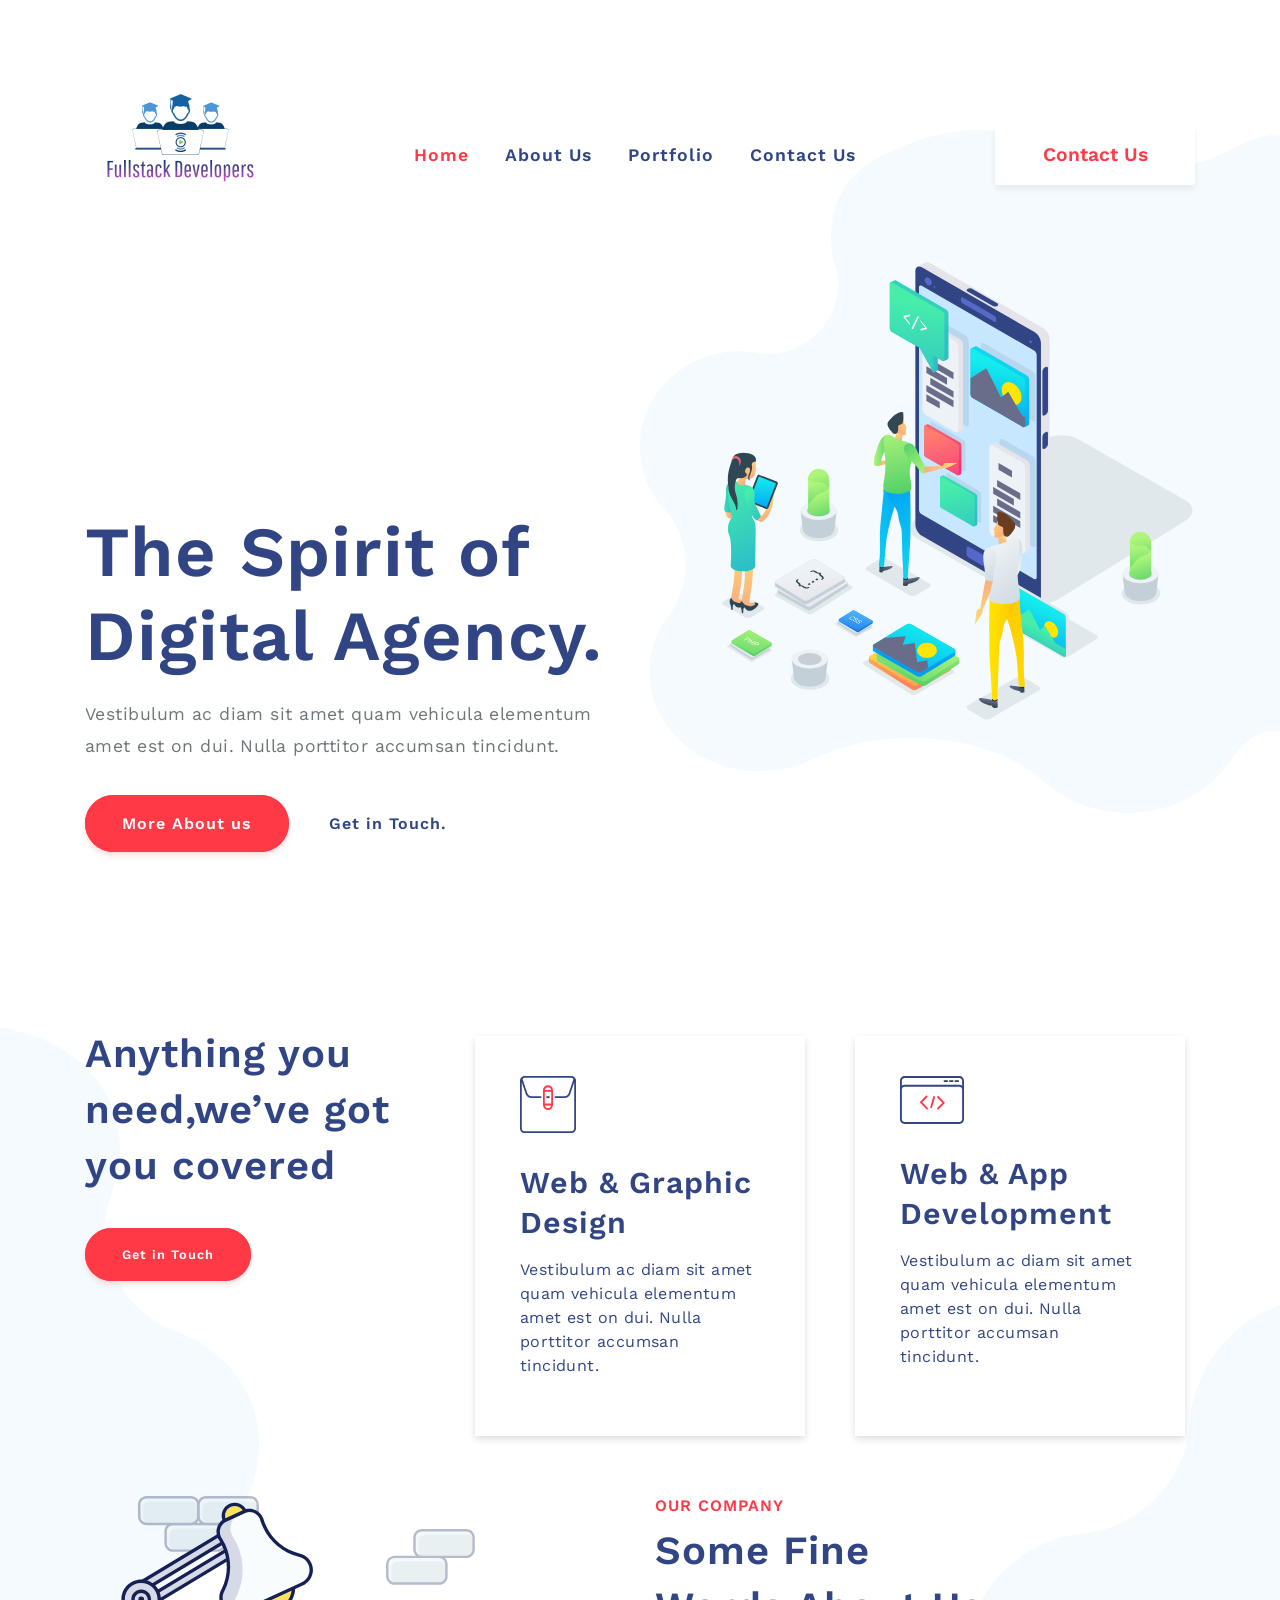
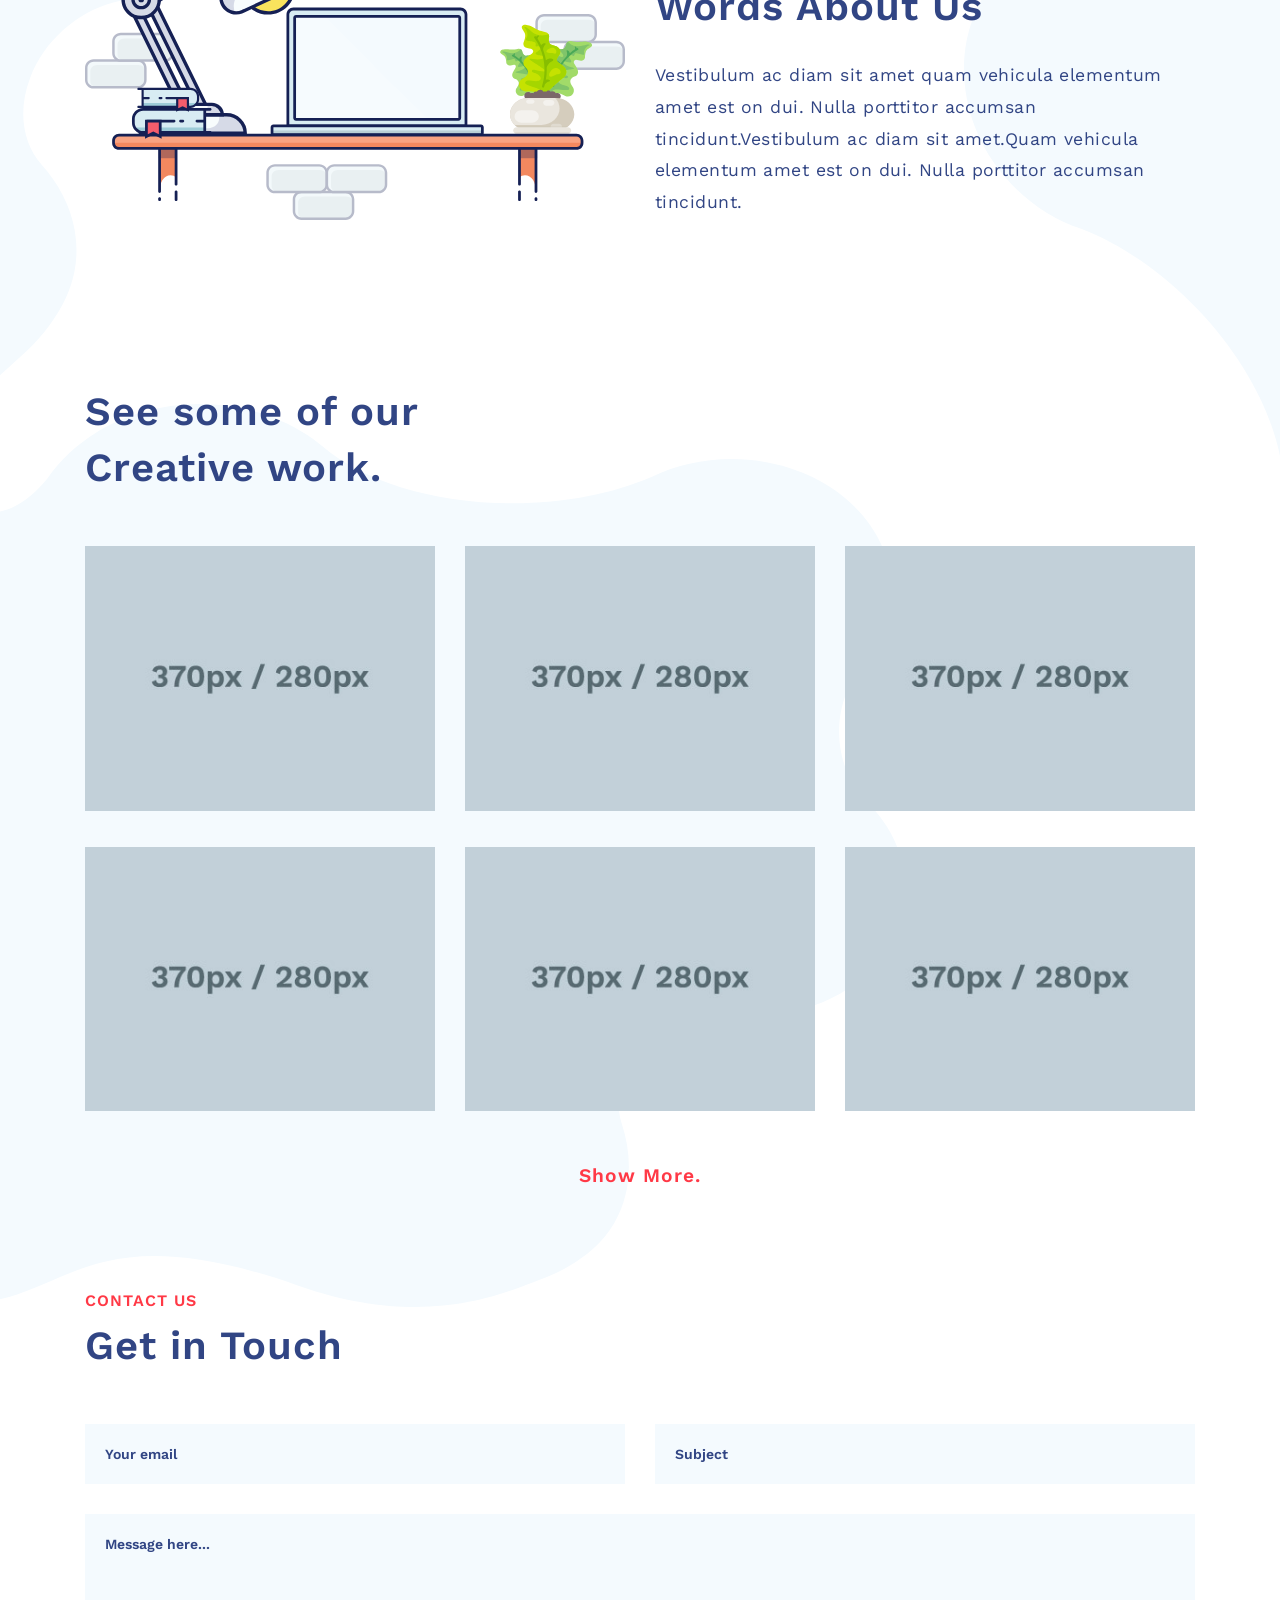
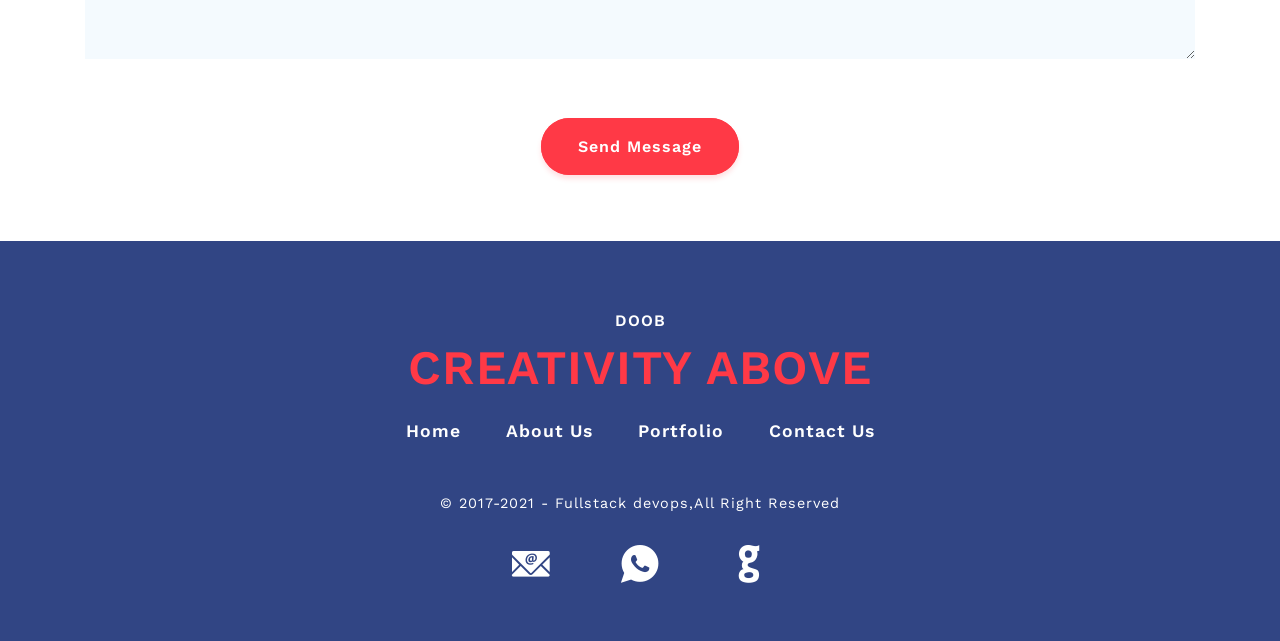
==== index.html @ 38a22464 "Portfolio" ====
<!DOCTYPE html>
<html lang="en">
<head>
    <!-- Metas -->
    <meta http-equiv="content-type" content="text/html; charset=utf-8" />
    <meta name="viewport" content="width=device-width, initial-scale=1.0">
    <meta name="author" content="LionCoders" />
    <!-- Links -->
    <link rel="icon" type="image/png" href="images/favicon.png" />
    <link href="https://fonts.googleapis.com/css?family=Work+Sans:400,600&display=swap" rel="stylesheet">
    <link rel="stylesheet" href="icofont.min.css">
    <link href="css/bootstrap.min.css" rel="stylesheet" />
    <link href="css/slick.css" rel="stylesheet" />
    
    <link href="css/main.css" rel="stylesheet" />
    <!-- Document Title -->
    <title>Full Stack Developers</title>
</head>
<body>
  <!-- HEADER SECTION -->  
  <header id="home">
    <div class="container">
      <nav class="navbar navbar-expand-lg navbar-light ">
        <!-- Change Logo Img Here -->
        <a class="navbar-brand" href="#"><img src="images/logo.png" alt=""></a>
        <button class="navbar-toggler" type="button" data-toggle="collapse" data-target="#navbarSupportedContent" aria-controls="navbarSupportedContent" aria-expanded="false" aria-label="Toggle navigation">
          <div class="interactive-menu-button">
            <a href="#">
              <span>Menu</span>
            </a>
          </div>
        </button>
        <div class="collapse navbar-collapse" id="navbarSupportedContent">
          <ul class="navbar-nav mr-auto">
            <li class="nav-item active">
              <!-- Nav Link -->
              <a class="nav-link" data-scroll href="#home">Home<span class="sr-only">(current)</span></a>
            </li>
            <li class="nav-item">
              <!-- Nav Link -->
              <a class="nav-link" data-scroll href="#about-us">About Us</a>
            </li>
            <li class="nav-item">
              <!-- Nav Link -->
              <a class="nav-link" data-scroll href="#portfolio">Portfolio</a>
            </li>
            <!-- <li class="nav-item">
              <a class="nav-link" data-scroll href="#blog">Blog.</a>
            </li> -->
            <li class="nav-item">
              <!-- Nav Link -->
              <a class="nav-link" data-scroll href="#contact-us">Contact Us</a>
            </li>
            <!-- <li class="nav-item dropdown">
              <a class="nav-link dropdown-toggle" href="#" id="navbarDropdown" role="button" data-toggle="dropdown" aria-haspopup="true" aria-expanded="false">EN</a>
              <div class="dropdown-menu" aria-labelledby="navbarDropdown">
                <a class="dropdown-item" href="#">DE </a>
                <a class="dropdown-item" href="#">ES </a>
              </div>
            </li> -->
          </ul>
          <form data-scroll href="#contact-us"  class="contact-btn form-inline my-2 my-lg-0">
            <!-- Contacgt Us Button -->
            <button>Contact Us</button>
          </form>
        </div>
      </nav>
    </div>
    <!-- HERO SECTION -->    
    <div class="container-fluid hero">
      <img src="images/hero.svg" alt="">
      <div class="container">
        <!-- Hero Title -->
        <h1>The Spirit of<br>Digital Agency.</h1>
        <!-- Hero Title Info -->
        <p>Vestibulum ac diam sit amet quam vehicula elementum<br> amet est on dui. Nulla porttitor accumsan tincidunt.</p>
        <div class="hero-btns">
          <!-- Hero Btn First -->
          <a data-scroll href="#about-us">More About us</a>
          <!-- Hero Btn Second -->
          <a data-scroll href="#contact-us">Get in Touch.</a>
        </div>
      </div>
    </div>
  </header>
  <!-- SERVICES SECTION -->  
  <section id="about-us" class="services">
    <div class="container-fluid">
      <div class="side-img"> 
        <img src="images/aside.svg" alt="">
      </div>
      <div class="side2-img"> 
        <img src="images/aside2.svg" alt="">
      </div>
      <div class="container">
        <div class="row">
          <div class="col-12 col-sm-12 col-lg-4 service-txt">
            <h2>Anything you need,we’ve got you covered</h2>
            <div class="hero-btns service-btn">
              <a data-scroll href="#contact-us">Get in Touch</a>
            </div>
          </div>
          <div class="col-12 col-sm-6 col-lg-4">
            <div class="service-box">
              <img src="images/service-icon1.svg" alt="">
              <!-- Service Title -->
              <h3>Web & Graphic<br>Design</h3>
              <!-- Replace Patch to Image Under -->
              <p>Vestibulum ac diam sit amet quam vehicula elementum amet est on dui. Nulla porttitor accumsan tincidunt.</p>
            </div>
          </div>
          <div class="col-12 col-sm-6 col-lg-4">
            <div class="service-box">
              <img src="images/service-icon2.svg" alt="">
              <!-- Service Title -->
              <h3>Web & App<br>Development</h3>
              <!-- Service Info -->
              <p>Vestibulum ac diam sit amet quam vehicula elementum amet est on dui. Nulla porttitor accumsan tincidunt.</p>
            </div>
          </div>
        </div>
      </div>
    </div>
  </section>
  <!-- ABOUT SECTION -->
  <section class="about">
    <div class="container">
      <div class="row">
        <div class="col-12 col-sm-12 col-lg-6">
          <img src="images/aboutimg.svg" alt="">
        </div>
        <div class="col-12 col-sm-12 col-lg-6">
          <h5>OUR COMPANY</h5>
          <h2>Some Fine<br>Words About Us</h2>
          <!-- Replace About Us Text Under -->
          <p>Vestibulum ac diam sit amet quam vehicula elementum amet est on dui. Nulla porttitor accumsan tincidunt.Vestibulum ac diam sit amet.Quam vehicula elementum amet est on dui. Nulla porttitor accumsan tincidunt.</p>
        </div>
      </div>
    </div>
  </section>
  <!-- PORTFOLIO SECTION -->
  <section id="portfolio" class="portfolio">
    <div class="container-fluid">
      <div class="portfolio-aside">
        <img src="images/aside3.svg" alt="">
      </div>
      <div class="container">
        <div class="row">
          <div class="col-12">
            <h2>See some of our<br>Creative work.</h2>
          </div>
        </div>
        <div class="row">
          <div class="col-12 col-lg-4 work-box">
            <div class="photobox photobox_type10">
                <div class="photobox__previewbox">
                  <!-- Replace Patch to Image Under -->
                  <img src="images/1.png" class="photobox__preview" alt="Preview">
                  <!-- Replace Image Title Under -->
                  <span class="photobox__label">Awesome Work</span>
                </div>
              </div>
          </div>
          <div class="col-12 col-lg-4 work-box">
            <div class="photobox photobox_type10">
                <div class="photobox__previewbox">
                  <!-- Replace Patch to Image Under -->
                  <img src="images/2.png" class="photobox__preview" alt="Preview">
                  <!-- Replace Image Title Under -->
                  <span class="photobox__label">Awesome Work</span>
                </div>
              </div>
          </div>
          <div class="col-12 col-lg-4 work-box">
            <div class="photobox photobox_type10">
                <div class="photobox__previewbox">
                  <!-- Replace Patch to Image Under -->
                  <img src="images/3.png" class="photobox__preview" alt="Preview">
                  <!-- Replace Image Title Under -->
                  <span class="photobox__label">Awesome Work</span>
                </div>
              </div>
          </div>
        </div>
        <div class="row">
          <div class="col-12 col-lg-4 work-box">
            <div class="photobox photobox_type10">
                <div class="photobox__previewbox">
                  <!-- Replace Patch to Image Under -->
                  <img src="images/4.png" class="photobox__preview" alt="Preview">
                  <!-- Replace Image Title Under -->
                  <span class="photobox__label">Awesome Work</span>
                </div>
              </div>
          </div>
          <div class="col-12 col-lg-4 work-box">
            <div class="photobox photobox_type10">
                <div class="photobox__previewbox">
                  <!-- Replace Patch to Image Under -->
                  <img src="images/5.png" class="photobox__preview" alt="Preview">
                  <!-- Replace Image Title Under -->
                  <span class="photobox__label">Awesome Work</span>
                </div>
              </div>
          </div>
          <div class="col-12 col-lg-4 work-box">
            <div class="photobox photobox_type10">
                <div class="photobox__previewbox">
                  <!-- Replace Patch to Image Under -->
                  <img src="images/6.png" class="photobox__preview" alt="Preview">
                  <!-- Replace Image Title Under -->
                  <span class="photobox__label">Awesome Work</span>
                </div>
              </div>
          </div>
        </div>
        <!-- Hidden Images From Portfolio -->
        <div id="hiden-gallery" class="hide">
          <div class="row">
            <div class="col-12 col-lg-4 work-box">
              <div class="photobox photobox_type10">
                  <div class="photobox__previewbox">
                    <!-- Replace Patch to Image Under -->
                    <img src="images/5.png" class="photobox__preview" alt="Preview">
                    <!-- Replace Image Title Under -->
                    <span class="photobox__label">Awesome Work</span>
                  </div>
                </div>
            </div>
            <div class="col-12 col-lg-4 work-box">
              <div class="photobox photobox_type10">
                  <div class="photobox__previewbox">
                    <!-- Replace Patch to Image Under -->
                    <img src="images/3.png" class="photobox__preview" alt="Preview">
                    <!-- Replace Image Title Under -->
                    <span class="photobox__label">Awesome Work</span>
                  </div>
                </div>
            </div>
            <div class="col-12 col-lg-4 work-box">
              <div class="photobox photobox_type10">
                  <div class="photobox__previewbox">
                    <!-- Replace Patch to Image Under -->
                    <img src="images/1.png" class="photobox__preview" alt="Preview">
                    <!-- Replace Image Title Under -->
                    <span class="photobox__label">Awesome Work</span>
                  </div>
                </div>
            </div>
          </div>
        </div>
        <div class="row">
          <div class="col-12 more-btn">
            <!-- Show Me More/Less Button -->
            <a class="more-btn-inside">Show More.</a>
          </div>
        </div>
      </div>
    </div>
  </section>

  <!-- CONTACT SECTION -->
  <section id="contact-us" class="contact">
    <div class="container">
      <div class="row">
        <div class="col-12">
          <h5>CONTACT US</h5>
          <h2>Get in Touch</h2>
        </div>
      </div>
      <div class="row">
        <div class="col-12 col-lg-6 email">
          <input placeholder="Your email" type="email" id="email" pattern=".+@globex.com" size="30" required>
        </div>
        <div class="col-12 col-lg-6 email">
          <input placeholder="Subject" type="subject" id="subject" size="30" required>
        </div>
      </div>
      <div class="row">
        <div class="col-12 message">
          <textarea id="message" name="message" rows="5" cols="1">Message here...</textarea>
        </div>
        <div class="col-12">
          <div class="hero-btns contact-btn">
            <!-- Send Message Btn -->
            <a href="#">Send Message</a>
          </div>
        </div>
      </div>
    </div>
  </section>
  <!-- FOOTER SECTION -->
  <footer>
    <div class="container">
      <div class="row">
        <div class="col-12">
          <h5>DOOB</h5>
          <h3>CREATIVITY ABOVE</h3>
          <ul class="contact-nav">
            <li><a data-scroll href="#home">Home</a></li>
            <li><a data-scroll href="#about-us">About Us</a></li>
            <li><a data-scroll href="#portfolio">Portfolio</a></li>
            <li><a data-scroll href="#contact-us">Contact Us</a></li>
          </ul>
          <h6>© 2017-2021 - Fullstack devops,All Right Reserved</h6>
          <ul class="social">
            <li><a href ="mailto:nzndevops@gmail.com?subject = Client Msg"><i class="icofont-email"></i></a></li>
            <li><a href="https://wa.me/+923151390617"><i class="icofont-whatsapp"></i></a></li>
            <li><a href="#"><i class="icofont-github"></i></a></li>
          </ul>
        </div>
      </div>
    </div>
  </footer>
  <!-- Scripts -->
  <script src="https://code.jquery.com/jquery-3.2.1.slim.min.js" integrity="sha384-KJ3o2DKtIkvYIK3UENzmM7KCkRr/rE9/Qpg6aAZGJwFDMVNA/GpGFF93hXpG5KkN" crossorigin="anonymous"></script>
  <script src="https://cdnjs.cloudflare.com/ajax/libs/popper.js/1.11.0/umd/popper.min.js" integrity="sha384-b/U6ypiBEHpOf/4+1nzFpr53nxSS+GLCkfwBdFNTxtclqqenISfwAzpKaMNFNmj4" crossorigin="anonymous"></script>
  <script src="js/bootstrap.min.js"></script>
  <script src="js/slick.min.js"></script>
  <script src="js/smooth-scroll.min.js"></script>
  <script src="js/main.js"></script>
  <!-- Scripts Ends -->
</body>
</html>
---- css/main.css ----
/*-----------------------------------------------------------
    Theme Name: Doob | Simple Agency HTML Template
    Description: Simple Agency HTML Template
    Author: Graphberry
    Author URI: https://www.graphberry.com/
    Version: 1.0
-------------------------------------------------------------*/


/*-----------------------------------------------------------
    1  General Styles
    2  Typography
    3  Buttons & Links 
    4  Header
    5  Services
    6  About  
    7  Portfolio
    8  Blog
    9  Contact
    10 Footer
    11 Responsive 
-------------------------------------------------------------*/


/*-----------------------------------------------------------
    1. General Styles 
-------------------------------------------------------------*/
* {
  margin: 0;
  padding: 0;
}
html {
  -webkit-box-sizing: border-box;
  -moz-box-sizing: border-box;
  box-sizing: border-box;
}
*, *:before, *:after {
  -webkit-box-sizing: inherit;
  -moz-box-sizing: inherit;
  box-sizing: inherit;
}
a {
  font-weight: 600;
  color: #314584;
  text-decoration: none;
  letter-spacing: 1px;
  position: relative;
}
a:focus,
a:hover {
  color: rgba(44, 44, 44, 0.8);
  text-decoration: none;
}
img {
  max-width: 100%;
  height: auto;
}
h1,
.h1,
h2,
.h2,
h3,
.h3,
h4,
.h4,
h5,
.h5,
h6,
.h6 {
  color: #314584;
  font-weight: 600;
  letter-spacing: 1px;
}
:active,
:focus {
  outline: none !important;
}
/*-----------------------------------------------------------
  2. Typography 
------------------------------------------------------------*/
body {
  color: #314584;
  font-family: 'Work Sans', sans-serif;
  font-size: 14px;
  font-weight: 400;
  overflow-x: hidden;
  transition: opacity 1s;
  min-width: 330px;
}
h1,
.h1 {
  font-size: 4.4rem;
  margin-bottom: 20px;
}
h2,
.h2 {
  font-size: 2.5rem;
  line-height: 3.5rem;
  margin-bottom: 50px;
}
.about h2 {
  margin-bottom: 25px;
}
h3,
.h3 {
  font-size: 1.9rem;
  line-height: 2.5rem;
  margin-bottom: 15px;
}
h4,
.h4 {
  font-size: 24px;
}

h5,
.h5 {
  font-size: 1rem;
  color: #FF3946;
}
h6,
.h6 {
  font-size: 1rem;
  margin-bottom: 10px;
}
.about p {
  color: #314584;
}
p {
  font-size: 1.1rem;
  line-height: 1.8;
  color: #6E757A;
  margin-bottom: 15px;
  letter-spacing: 0.025em;
}
/*-----------------------------------------------------------
  3. Buttons & Links
-------------------------------------------------------------*/
.contact-btn button {
  width: 200px;
  height: 60px;
  border: 0px;
  -webkit-box-shadow: 0px 4px 6px 0px rgba(30,32,33,0.07);
  -moz-box-shadow: 0px 4px 6px 0px rgba(30,32,33,0.07);
  box-shadow: 0px 4px 6px 0px rgba(30,32,33,0.07);
  background-color: #fff;
  border-radius: 3px;
  font-size: 1.2rem;
  font-family: 'Work Sans', sans-serif;
  font-weight: 600;
  color: #FF3946;
}
.contact-btn i {
  font-size: 2rem;
  width: 100px;
  height: 100px;
  color: #FF3946;
}
.hero-btns a:first-child {
  background-color: #FF3946;
  border:2px solid #FF3946;
  color: #fff;
  padding: 17px 35px;
  font-size: 1.0rem;
  border-radius: 30px;
  -webkit-box-shadow: 0px 4px 5px 0px rgba(255,57,70,0.15);
  -moz-box-shadow: 0px 4px 5px 0px rgba(255,57,70,0.15);
  box-shadow: 0px 4px 5px 0px rgba(255,57,70,0.15);
}
.hero-btns a:first-child:hover {
  background-color: #fff;
  border:2px solid #FF3946;
  color: #314584;
  padding: 17px 35px;
  font-size: 1.0rem;
  border-radius: 30px;
  transition: all 0.3s ease;
}
.hero-btns a:last-child {
  color: #314584;
  padding: 17px 35px;
  font-size: 1.0rem;
}
.hero-btns a:last-child:hover {
  color: #FF3946;
  transition: all 0.3s ease;
}
.navbar-light .navbar-toggler {
  color: #314584;
  border: none;
}
.navbar-toggler {
  padding: .5rem 1.2rem .25rem 0rem;
  font-size: 1.25rem;
  line-height: 1;
  background-color: transparent;
  border: 1px solid transparent;
  border-radius: .25rem;
}
.interactive-menu-button {
  position: relative;
}
.interactive-menu-button a {
  width: 20px;
  height: 20px;
  display: block;
  position: relative;
}
.interactive-menu-button a span {
  height: 4px;
  position: absolute;
  background: #314584;
  text-indent: -999em;
  width: 100%;
  top: 6px;
  transition: all 0.5s cubic-bezier(0, 0.275, 0.125, 1);
}
.interactive-menu-button a span:before,
.interactive-menu-button a span:after {
  content: '';
  height: 4px;
  background: #314584;
  width: 100%;
  position: absolute;
  top: -6px;
  left: 0;
  transition: all 0.5s cubic-bezier(0, 0.275, 0.125, 1);
}
.interactive-menu-button a span:after {
  top: 6px;
}
.interactive-menu-button a.active span {
  background: transparent;
}
.interactive-menu-button a.active span:before {
  transform: translateY(6px) translateX(1px) rotate(45deg);
}
.interactive-menu-button a.active span:after {
  transform: translateY(-6px) translateX(1px) rotate(-45deg);
}
.navbar-nav .dropdown-menu {
  text-align: center;
  border: 0;
  background-color: #314584;
}
.navbar-nav .dropdown-menu a {
  color: #fff;
  cursor: pointer;
  font-size: 1.3rem;
  margin: 10px 0px;
}
.dropdown-item:focus, .dropdown-item:hover {
  color: #FF3946!important;
  text-decoration: none;
  background-color: #314584;
}
.service-btn a {
  color: #fff!important;
  font-size: 0.8rem!important;
}
.service-btn a:hover {
  color: #FF3946!important;
}
.more-btn {
  text-align: center;
  margin: 15px 0px 100px 0px;
}
.more-btn a {
  font-size: 1.2rem;
  color: #FF3946!important;
  cursor: pointer;
  padding: 20px 30px;
}
.more-btn a:hover {
  color: #314584!important;
}
.contact-btn {
  text-align: center;
  margin-top: 70px;
}
.contact-btn a {
  color: #fff!important;
}
.contact-btn a:hover {
  color: #314584!important;
}
/*-----------------------------------------------------------
  4. Header
-------------------------------------------------------------*/
.navbar-light .navbar-nav .nav-link {
  color: #314584;
  font-size: 1.1rem;
}
.hero-btns {
  margin-bottom: 350px;
}
.navbar-light .navbar-nav .active>.nav-link, .navbar-light .navbar-nav .nav-link.active, .navbar-light .navbar-nav .nav-link.show, .navbar-light .navbar-nav .show>.nav-link {
  color: #FF3946;
}
.navbar {
  padding: 50px 0 0 0;
}
.navbar-light .navbar-brand {
  margin-right: 10%;
}
.nav-item {
  padding: 0 10px;
}
.navbar-light .navbar-nav .nav-link:focus, .navbar-light .navbar-nav .nav-link:hover {
  color: #FF3946;
}
.hero img {
  position: absolute;
  top: 0;
  right: 0;
  z-index: -9;
  margin-top: 30px;
  width: 50%;
}
.hero h1 {
  margin-top: 250px;
}
.hero p {
  margin-bottom: 50px;
}
/*-----------------------------------------------------------
  5. Services
-------------------------------------------------------------*/
.services {
  padding: 50px 0px;
}
.services p {
  font-size: 1.0rem;
  color: #314584;
  line-height: 1.5rem;
}
.side-img img {
  position: absolute;
  left: -20px;
}
.side2-img img {
  position: absolute;
  right: -20px;
  top: 1300px;
}
.service-box {
  background-color: #fff;
  padding: 40px 45px;
  margin: 10px;
  -webkit-box-shadow: 0px 3px 7px 0px rgba(28,31,33,0.15);
  -moz-box-shadow: 0px 3px 7px 0px rgba(28,31,33,0.15);
  box-shadow: 0px 3px 7px 0px rgba(28,31,33,0.15);
  min-height: 400px;
}
.service-box img {
  margin-bottom: 30px;
}
/*-----------------------------------------------------------
  6. About
-------------------------------------------------------------*/
.about {
  margin-bottom: 150px;
}
/*-----------------------------------------------------------
 7. Portfolio
-------------------------------------------------------------*/
.portfolio-aside img {
  margin-top: 20px;
  position: absolute;
  left: -20px;
}
.work-box {
  margin-bottom: 30px;
}
.work-box img {
  width: 370px;
  height: auto;
}
/* Portfolio Gallery Hover */
.photobox{
  display: inline-block;
}
.photobox__previewbox{
  position: relative;
  overflow: hidden;
}
.photobox__preview{
  display: block;
  max-width: 100%;
}
.photobox__previewbox:before{
  content: "";
}
.photobox_type10 .photobox__previewbox:before{
  width: 0;
  height: 0;
  padding: 25%;
  background-color: #314584;
  opacity: 0.8;
  border-radius: 50%;
  position: absolute;
  top: 50%;
  left: 50%;
  transition: transform calc(var(--photoboxAnimationDuration, .8s) / 2) ease;
  will-change: transform;
  transform: translate(-50%, -50%) scale(0);
}
.photobox_type10:hover .photobox__previewbox:before{
  transform: translate(-50%, -50%) scale(4);
  transition-duration: var(--photoboxAnimationDuration, .8s);
}
.photobox_type10 .photobox__label{
  width: 95%;
  text-align: center;
  opacity: 0;  
  transition: opacity calc(var(--photoboxAnimationDuration, .8s) / 4) cubic-bezier(0.71, 0.05, 0.29, 0.9), transform calc(var(--photoboxAnimationDuration, .8s) / 4) cubic-bezier(0.71, 0.05, 0.29, 0.9);
  will-change: opacity, transform;
  position: absolute;
  top: 50%;
  left: 50%;
  transform: translate(-50%, 200%);
  z-index: 3;
  color: #fff;
  font-family: 'Work Sans', sans-serif;
  font-weight: 600;
  font-size: 1.1rem; 
}
.photobox_type10:hover .photobox__label{
  opacity: 1;
  transform: translate(-50%, -50%);
  transition-duration: calc(var(--photoboxAnimationDuration, .8s) / 2);
  transition-delay: calc(var(--photoboxAnimationDuration, .8s) / 4);
}
.hide {
  display: none;
  transition: all 0.3s ease;
}
/*-----------------------------------------------------------
  8. Blog
-------------------------------------------------------------*/
.blog-aside img {
  position: absolute;
  right: -20px;
  margin-top: 200px;
}
.blog {
  padding: 25px 0px;
  margin-bottom: 100px;
}
.blog-box {
  background-color: #fff;
  min-height: 330px;
  max-width: 370px;
  padding: 50px 25px;
  -webkit-box-shadow: 0px 3px 7px 0px rgba(28,31,33,0.15);
  -moz-box-shadow: 0px 3px 7px 0px rgba(28,31,33,0.15);
  box-shadow: 0px 3px 7px 0px rgba(28,31,33,0.15);
  margin: 10px;
}
.blog-box p:nth-child(2) {
  font-size: 0.9rem;
  color: #6E757A!important;
}
.blog-box p:nth-child(3) {
  font-size: 1.2rem;
  color: #314584;
}
.slick-prev {
  position: absolute;
  right: 60px;
  top: -50px;
}
.slick-next  {
  position: absolute;
  right: 10px;
  top: -50px;
}
.blog-slider button {
  font-size: 3rem;
  border: none;
  background-color: #fff;
  color: #BBBBBC;
}
.blog-slider button:hover {
  color: #314584;
  transition: all 0.3s ease;
}
.blog-first {
  background-color: #FF3946;
}
.blog-first h6 {
  color: #fff;
}
.blog-first p:nth-child(2) {
  color: #fff!important;
}
.blog-first p:nth-child(3) {
  color: #fff;
}
.blog-slider {
  cursor: pointer;
}
.hide-blog {
  display: none;
}
#blog-btn {
  color: #FF3946;
  font-size: 1.2rem;
  font-family: 'Work Sans', sans-serif;
  font-weight: 600;
  background-color: #fff;
  border: none;
  margin-top: 20px;
}
#blog-btn:hover {
  color: #314584;
}
.hide-me {
  display: none;
}
/*-----------------------------------------------------------
  9. Contact
-------------------------------------------------------------*/
.contact {
  max-height: 550px;
}
.email input {
  width: 100%;
  height: 60px;
  background-color: #F4FAFE;
  border: none;
  padding: 0px 20px;
  color: #314584;
  font-weight: 600;
  margin-bottom: 15px;
}
::-webkit-input-placeholder { /* Chrome/Opera/Safari */
  color: #314584;
  font-weight: 600;
}
::-moz-placeholder { /* Firefox 19+ */
  color: #314584;
  font-weight: 600;
}
:-ms-input-placeholder { /* IE 10+ */
  color: #314584;
  font-weight: 600;
}
:-moz-placeholder { /* Firefox 18- */
  color: #314584;
  font-weight: 600;
}
textarea {
  background-color: #F4FAFE;
  border: none;
  width: 100%;
  padding: 20px;
  margin-top: 15px;
  color: #314584;
  font-weight: 600;
}
/*-----------------------------------------------------------
  10. Footer
-------------------------------------------------------------*/
footer {
  background-color: #314584;
  width: 100%;
  min-height: 400px;
  text-align: center;
  padding: 70px 0px 0px 0px;
}
footer h5{
  color: #fff;
  padding-bottom: 10px;
}
footer h3{
  color: #FF3946;
  font-size: 3rem;
  margin-bottom: 30px;
}
.contact-nav li {
  display: inline;
  color: #fff;
}
.contact-nav a {
  color: #fff;
  font-size: 1.1rem;
  padding: 20px 20px;
}
.contact-nav a:hover {
  color: #FF3946;
}
footer h6 {
  color: #fff;
  font-size: 0.9rem;
  font-weight: 400;
  margin-top: 50px;
  margin-bottom: 20px;
}
.social li {
  display: inline;
}
.social li a {
  font-size: 2.7rem;
  color: #fff;
  margin: 0px 30px;
}
.social li a:hover {
  color: #FF3946;
  transition: all 0.3s ease;
}
/*-----------------------------------------------------------
  11. Responsive
-------------------------------------------------------------*/
@media (max-width: 1700px) {
  .hero-btns {
    margin-bottom: 200px;
  }
}
@media (max-width: 1500px) {
  .hero img {
    margin-top: 130px;
  }
}
@media (max-width: 1350px) {
  .hero-btns {
    margin-bottom: 140px;
  }
}
@media (max-width: 1199px) {
  .nav-item {
    padding: 0px; 
  }
  .navbar-light .navbar-nav .nav-link {
    font-size: 1rem;
  }
  .contact-btn button {
    -webkit-box-shadow: none;
    -moz-box-shadow: none;
    box-shadow:none;
    background-color: none;
    font-size: 1rem;
}
  .hero img {
    margin-top: 150px;
    width: 45%;
  }
  .hero h1 {
    margin-top: 150px;
  }
  h2 {
    font-size: 2rem;
    line-height: 3.0rem;
  }
  h3 {
    font-size: 1.4rem;
    line-height: 2rem;
    margin-bottom: 20px;
  }
  .services p {
    font-size: 0.8rem;
  }
  .hero-btns {
    margin-bottom: 120px;
  }
}
@media (max-width: 991px) {
  .navbar {
    padding: 15px 0 0 0;
  }
  .hero img {
    display: none;
  }
  .hero {
    text-align: center;
  }
  .hero h1 {
    margin-top: 80px;
  }
  .navbar-collapse {
    text-align: center;
    margin-top: 50px;
  }
  .navbar-light .navbar-nav .nav-link {
    font-size: 2rem;
  }
  .contact-btn {
    display: none;
  }
  .hero-btns {
    margin-bottom: 70px;
  }
  .service-txt {
    text-align: center;
  }
  .about img {
    margin-bottom: 70px;
  }
  .about {
    text-align: center;
  }
  .portfolio {
    text-align: center;
  }
  .blog {
    text-align: center;
  }
  .blog-box {
    margin: 0 auto;
    margin-bottom: 25px;
  }
  .contact {
    text-align: center;
  }

}
@media (max-width: 768px) {
  .hero h1 {
    font-size: 3.5rem;
  }
  .service-box {
    padding: 20px 25px;
    margin: 0px;
  }
  .contact-nav a {
    font-size: 1rem;
    padding: 20px 5px;
  }
}

@media (max-width: 575px) {
  .service-box {
    padding: 20px 25px;
    max-width: 300px;
    margin: 0 auto;
    margin-bottom: 40px;
  }
  footer h3{
    font-size: 2.5rem;
  }
}
@media (max-width: 454px) {
  .hero h1 {
    font-size: 3.0rem;
    margin-top: 50px;
  }
  .hero p {
    font-size: 0.8rem;
  }
  .hero-btns a:first-child {
    font-size: 0.8rem;
    display: block;
    width: 70%;
    margin: 0 auto;
  }
  .hero-btns a:last-child {
    font-size: 0.8rem;
    display: block;
    width: 70%;
    margin: 0 auto;
  }
  footer h3{
    line-height: 2.6rem;
  }
  .contact-nav li {
    display: block;
  }
  .social li {
    display: block;
  }
}
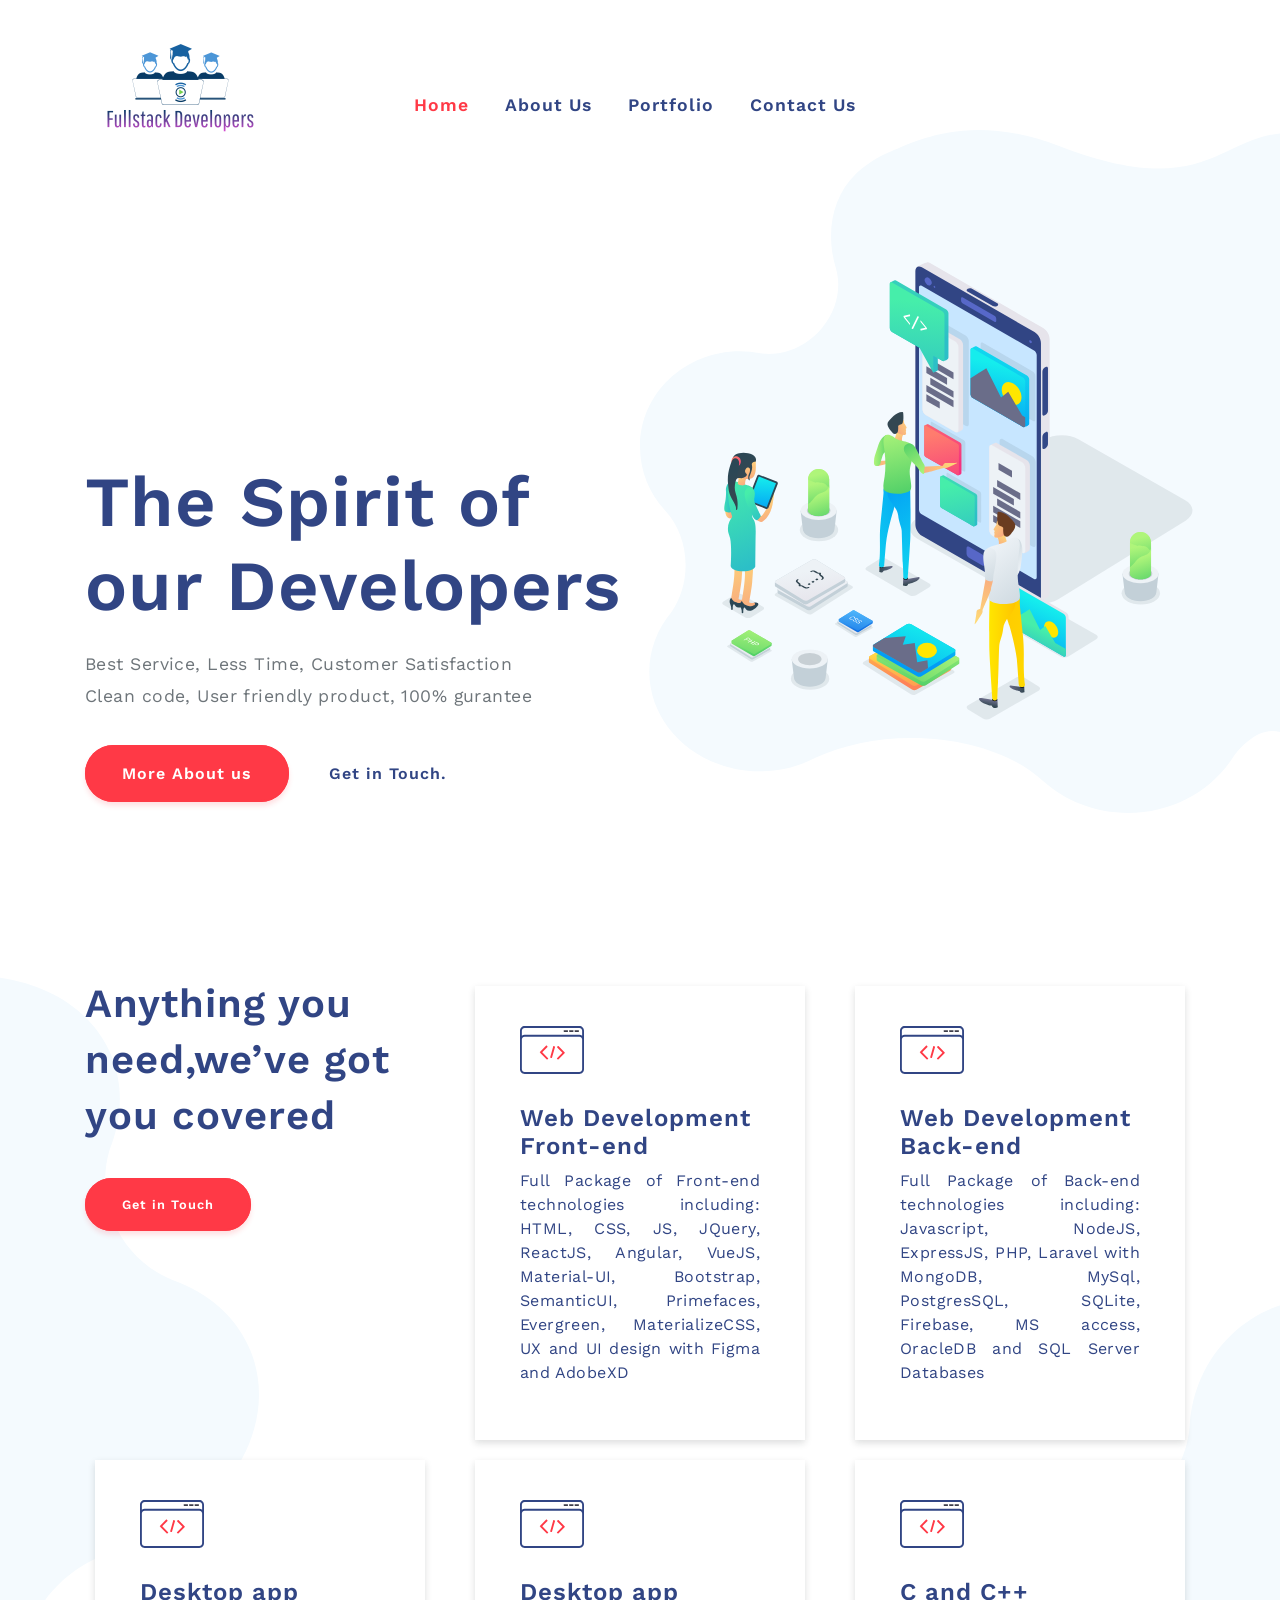
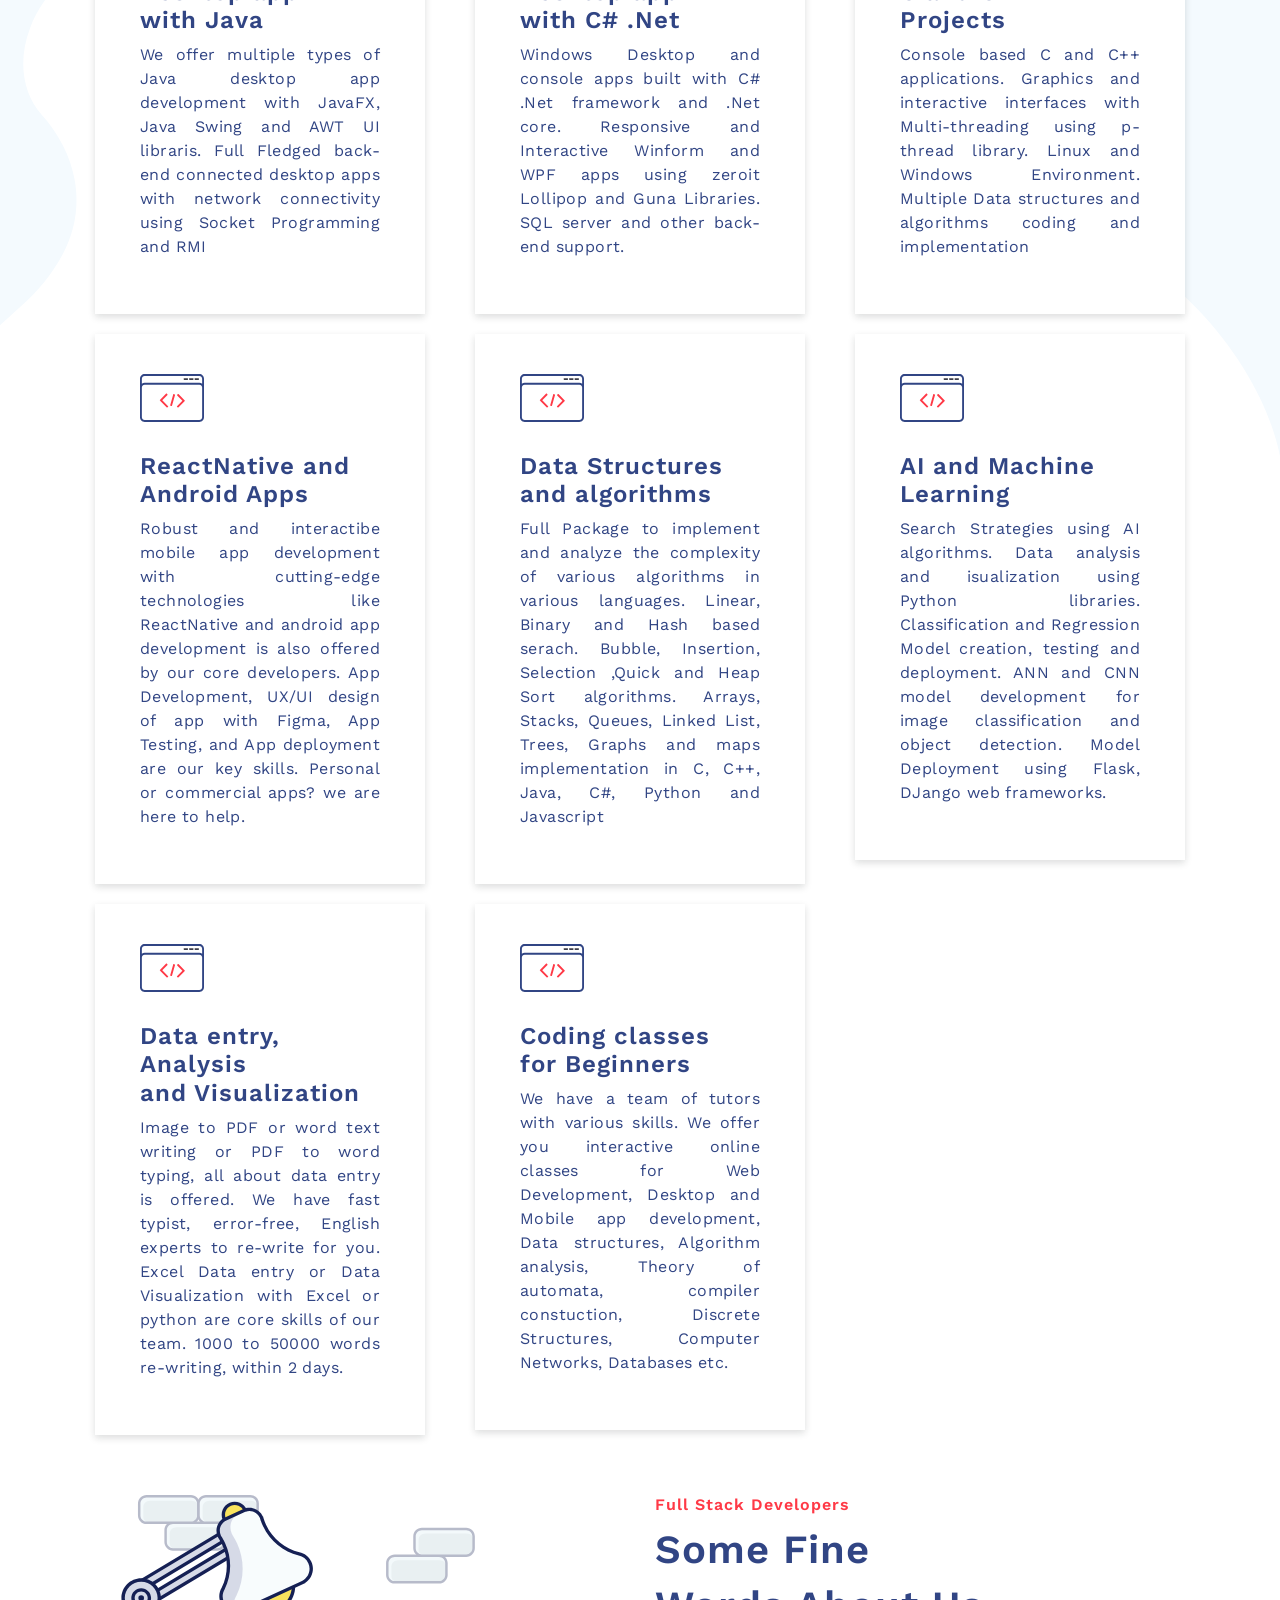
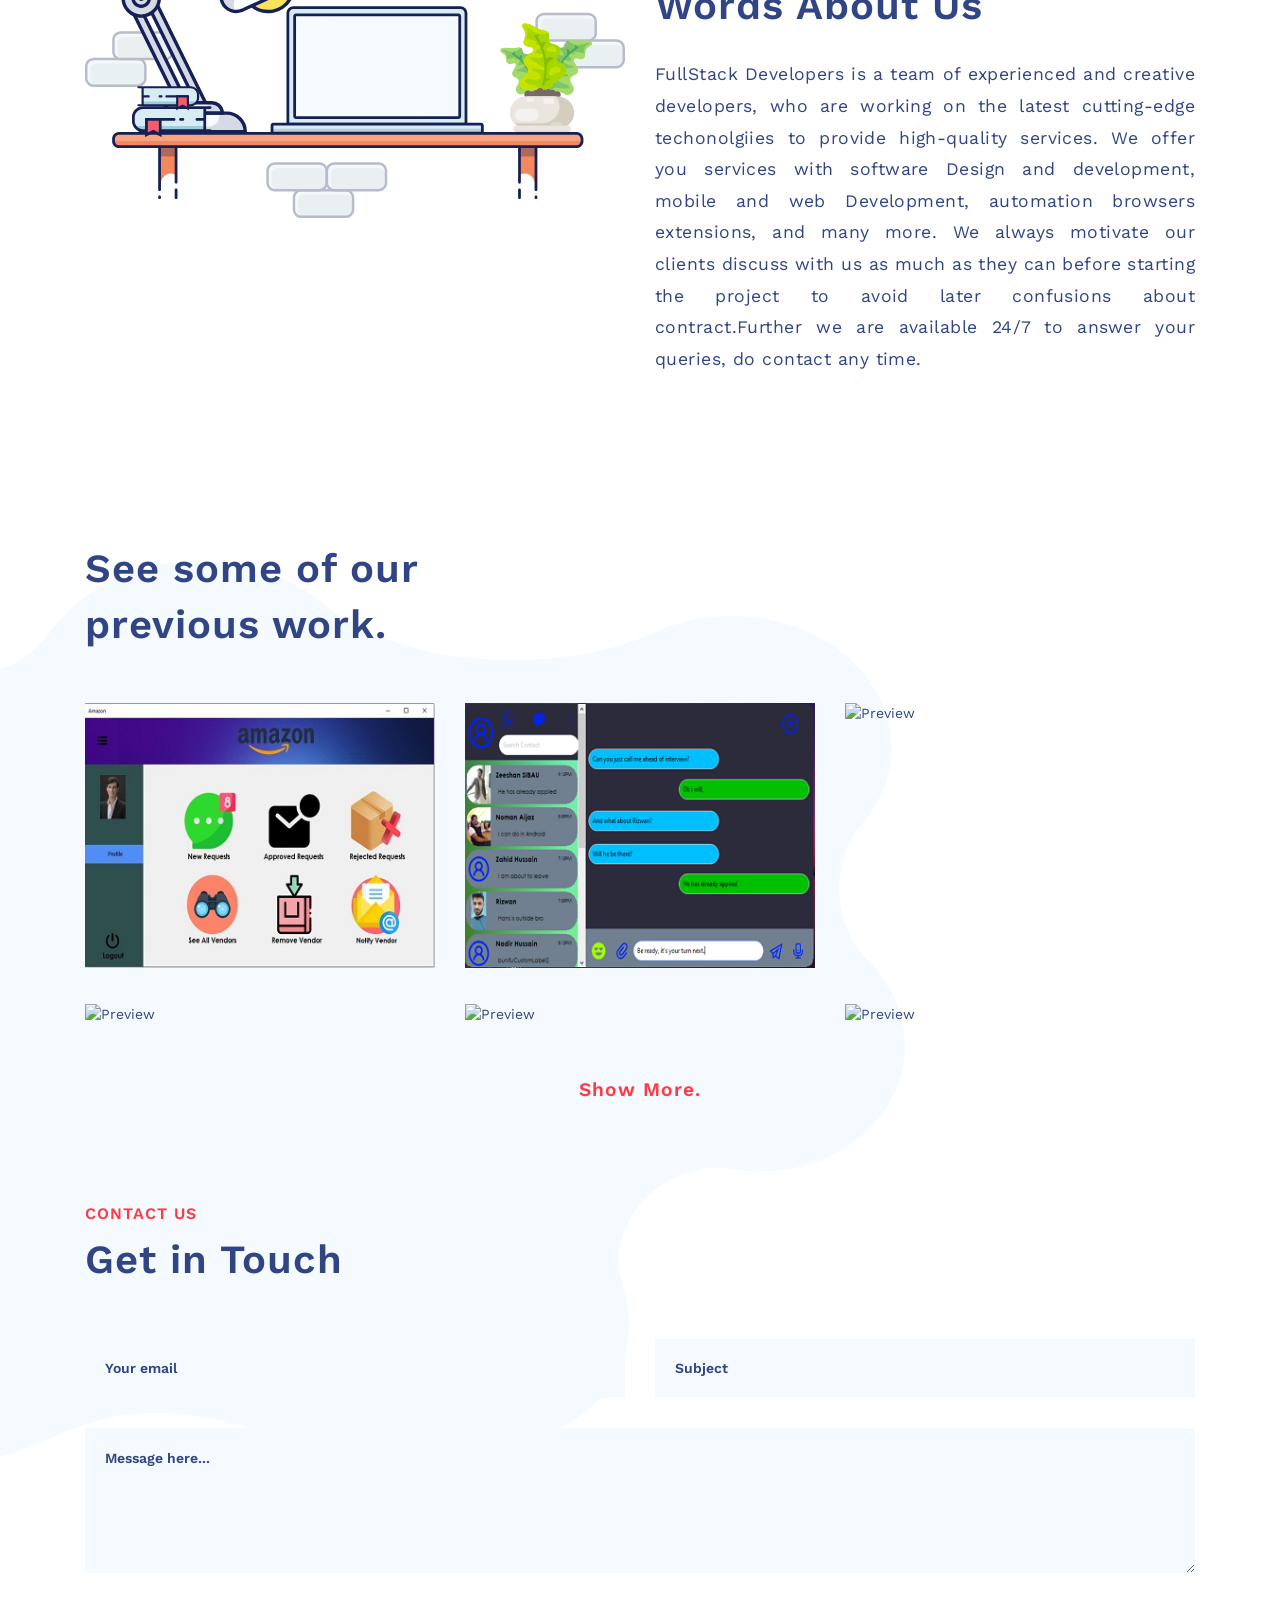
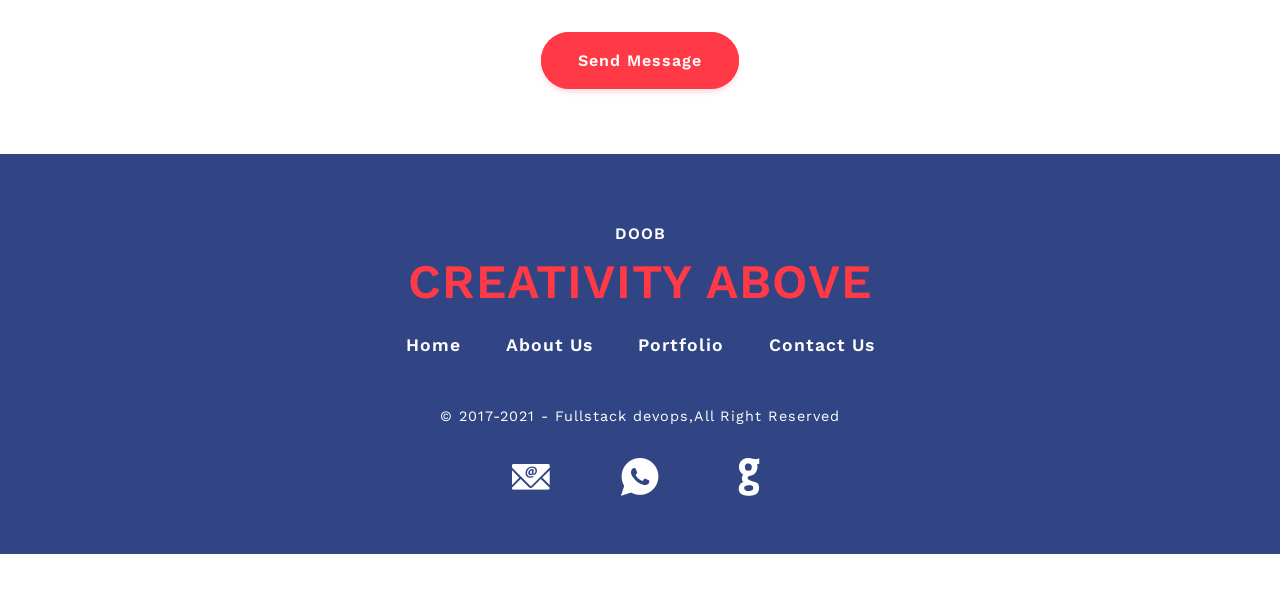
==== commit a547701f: "Updated" ====
--- a/index.html
+++ b/index.html
@@ -1,29 +1,32 @@
 <!DOCTYPE html>
 <html lang="en">
+
 <head>
-    <!-- Metas -->
-    <meta http-equiv="content-type" content="text/html; charset=utf-8" />
-    <meta name="viewport" content="width=device-width, initial-scale=1.0">
-    <meta name="author" content="LionCoders" />
-    <!-- Links -->
-    <link rel="icon" type="image/png" href="images/favicon.png" />
-    <link href="https://fonts.googleapis.com/css?family=Work+Sans:400,600&display=swap" rel="stylesheet">
-    <link rel="stylesheet" href="icofont.min.css">
-    <link href="css/bootstrap.min.css" rel="stylesheet" />
-    <link href="css/slick.css" rel="stylesheet" />
-    
-    <link href="css/main.css" rel="stylesheet" />
-    <!-- Document Title -->
-    <title>Full Stack Developers</title>
+  <!-- Metas -->
+  <meta http-equiv="content-type" content="text/html; charset=utf-8" />
+  <meta name="viewport" content="width=device-width, initial-scale=1.0">
+  <meta name="author" content="LionCoders" />
+  <!-- Links -->
+  <link rel="icon" type="image/png" href="images/favicon.png" />
+  <link href="https://fonts.googleapis.com/css?family=Work+Sans:400,600&display=swap" rel="stylesheet">
+  <link rel="stylesheet" href="icofont.min.css">
+  <link href="css/bootstrap.min.css" rel="stylesheet" />
+  <link href="css/slick.css" rel="stylesheet" />
+
+  <link href="css/main.css" rel="stylesheet" />
+  <!-- Document Title -->
+  <title>Full Stack Developers</title>
 </head>
+
 <body>
-  <!-- HEADER SECTION -->  
+  <!-- HEADER SECTION -->
   <header id="home">
     <div class="container">
       <nav class="navbar navbar-expand-lg navbar-light ">
         <!-- Change Logo Img Here -->
         <a class="navbar-brand" href="#"><img src="images/logo.png" alt=""></a>
-        <button class="navbar-toggler" type="button" data-toggle="collapse" data-target="#navbarSupportedContent" aria-controls="navbarSupportedContent" aria-expanded="false" aria-label="Toggle navigation">
+        <button class="navbar-toggler" type="button" data-toggle="collapse" data-target="#navbarSupportedContent"
+          aria-controls="navbarSupportedContent" aria-expanded="false" aria-label="Toggle navigation">
           <div class="interactive-menu-button">
             <a href="#">
               <span>Menu</span>
@@ -59,21 +62,20 @@
               </div>
             </li> -->
           </ul>
-          <form data-scroll href="#contact-us"  class="contact-btn form-inline my-2 my-lg-0">
-            <!-- Contacgt Us Button -->
+          <!-- <form data-scroll href="#contact-us"  class="contact-btn form-inline my-2 my-lg-0">
             <button>Contact Us</button>
-          </form>
+          </form> -->
         </div>
       </nav>
     </div>
-    <!-- HERO SECTION -->    
+    <!-- HERO SECTION -->
     <div class="container-fluid hero">
       <img src="images/hero.svg" alt="">
       <div class="container">
         <!-- Hero Title -->
-        <h1>The Spirit of<br>Digital Agency.</h1>
+        <h1>The Spirit of<br>our Developers</h1>
         <!-- Hero Title Info -->
-        <p>Vestibulum ac diam sit amet quam vehicula elementum<br> amet est on dui. Nulla porttitor accumsan tincidunt.</p>
+        <p>Best Service, Less Time, Customer Satisfaction <br> Clean code, User friendly product, 100% gurantee</p>
         <div class="hero-btns">
           <!-- Hero Btn First -->
           <a data-scroll href="#about-us">More About us</a>
@@ -83,13 +85,13 @@
       </div>
     </div>
   </header>
-  <!-- SERVICES SECTION -->  
+  <!-- SERVICES SECTION -->
   <section id="about-us" class="services">
     <div class="container-fluid">
-      <div class="side-img"> 
+      <div class="side-img">
         <img src="images/aside.svg" alt="">
       </div>
-      <div class="side2-img"> 
+      <div class="side2-img">
         <img src="images/aside2.svg" alt="">
       </div>
       <div class="container">
@@ -100,24 +102,136 @@
               <a data-scroll href="#contact-us">Get in Touch</a>
             </div>
           </div>
-          <div class="col-12 col-sm-6 col-lg-4">
-            <div class="service-box">
-              <img src="images/service-icon1.svg" alt="">
-              <!-- Service Title -->
-              <h3>Web & Graphic<br>Design</h3>
-              <!-- Replace Patch to Image Under -->
-              <p>Vestibulum ac diam sit amet quam vehicula elementum amet est on dui. Nulla porttitor accumsan tincidunt.</p>
-            </div>
-          </div>
-          <div class="col-12 col-sm-6 col-lg-4">
-            <div class="service-box">
-              <img src="images/service-icon2.svg" alt="">
-              <!-- Service Title -->
-              <h3>Web & App<br>Development</h3>
-              <!-- Service Info -->
-              <p>Vestibulum ac diam sit amet quam vehicula elementum amet est on dui. Nulla porttitor accumsan tincidunt.</p>
-            </div>
-          </div>
+
+          <div class="col-12 col-sm-6 col-lg-4">
+            <div class="service-box">
+              <img src="images/service-icon2.svg" alt="">
+              <!-- Service Title -->
+              <h4>Web Development<br> Front-end</h4>
+              <!-- Service Info -->
+              <p style="text-align: justify;">Full Package of Front-end technologies including: HTML, CSS, JS, JQuery,
+                ReactJS, Angular, VueJS, Material-UI, Bootstrap, SemanticUI, Primefaces, Evergreen, MaterializeCSS, UX
+                and UI design with Figma and AdobeXD</p>
+            </div>
+          </div>
+
+          <div class="col-12 col-sm-6 col-lg-4">
+            <div class="service-box">
+              <img src="images/service-icon2.svg" alt="">
+              <!-- Service Title -->
+              <h4>Web Development<br> Back-end</h4>
+              <!-- Service Info -->
+              <p style="text-align: justify;">Full Package of Back-end technologies including: Javascript, NodeJS,
+                ExpressJS, PHP, Laravel with MongoDB, MySql, PostgresSQL, SQLite, Firebase, MS access, OracleDB and SQL
+                Server Databases</p>
+            </div>
+          </div>
+
+
+          <div class="col-12 col-sm-6 col-lg-4">
+            <div class="service-box">
+              <img src="images/service-icon2.svg" alt="">
+              <!-- Service Title -->
+              <h4>Desktop app<br>with Java</h4>
+              <!-- Service Info -->
+              <p style="text-align: justify;">We offer multiple types of Java desktop app development with JavaFX, Java
+                Swing and AWT UI libraris. Full Fledged back-end connected desktop apps with network connectivity using
+                Socket Programming and RMI</p>
+            </div>
+          </div>
+
+          <div class="col-12 col-sm-6 col-lg-4">
+            <div class="service-box">
+              <img src="images/service-icon2.svg" alt="">
+              <!-- Service Title -->
+              <h4>Desktop app<br>with C# .Net</h4>
+              <!-- Service Info -->
+              <p style="text-align: justify;">Windows Desktop and console apps built with C# .Net framework and .Net
+                core. Responsive and Interactive Winform and WPF apps using zeroit Lollipop and Guna Libraries. SQL
+                server and other back-end support.</p>
+            </div>
+          </div>
+
+          <div class="col-12 col-sm-6 col-lg-4">
+            <div class="service-box">
+              <img src="images/service-icon2.svg" alt="">
+              <!-- Service Title -->
+              <h4>C and C++<br>Projects</h4>
+              <!-- Service Info -->
+              <p style="text-align: justify;">Console based C and C++ applications. Graphics and interactive interfaces
+                with Multi-threading using p-thread library. Linux and Windows Environment. Multiple Data structures and
+                algorithms coding and implementation</p>
+            </div>
+          </div>
+
+          <div class="col-12 col-sm-6 col-lg-4">
+            <div class="service-box">
+              <img src="images/service-icon2.svg" alt="">
+              <!-- Service Title -->
+              <h4>ReactNative and <br>Android Apps</h4>
+              <!-- Service Info -->
+              <p style="text-align: justify;"> Robust and interactibe mobile app development with cutting-edge
+                technologies like ReactNative and android app development is also offered by our core developers. App
+                Development, UX/UI design of app with Figma, App Testing, and App deployment are our key skills.
+                Personal or commercial apps? we are here to help. </p>
+            </div>
+          </div>
+
+          <div class="col-12 col-sm-6 col-lg-4">
+            <div class="service-box">
+              <img src="images/service-icon2.svg" alt="">
+              <!-- Service Title -->
+              <h4>Data Structures<br> and algorithms</h4>
+              <!-- Service Info -->
+              <p style="text-align: justify;">Full Package to implement and analyze the complexity of various algorithms
+                in various languages. Linear, Binary and Hash based serach. Bubble, Insertion, Selection ,Quick and Heap
+                Sort algorithms. Arrays, Stacks, Queues, Linked List, Trees, Graphs and maps implementation in C, C++,
+                Java, C#, Python and Javascript</p>
+            </div>
+          </div>
+
+          <div class="col-12 col-sm-6 col-lg-4">
+            <div class="service-box">
+              <img src="images/service-icon2.svg" alt="">
+              <!-- Service Title -->
+              <h4>AI and Machine<br>Learning</h4>
+              <!-- Service Info -->
+              <p style="text-align: justify;"> Search Strategies using AI algorithms. Data analysis and isualization
+                using Python libraries. Classification and Regression Model creation, testing and deployment. ANN and
+                CNN model development for image classification and object detection. Model Deployment using Flask,
+                DJango web frameworks.</p>
+            </div>
+          </div>
+
+
+          <div class="col-12 col-sm-6 col-lg-4">
+            <div class="service-box">
+              <img src="images/service-icon2.svg" alt="">
+              <!-- Service Title -->
+              <h4>Data entry, Analysis<br>and Visualization</h4>
+              <!-- Service Info -->
+              <p style="text-align: justify;"> Image to PDF or word text writing or PDF to word typing, all about data
+                entry is offered. We have fast typist, error-free, English experts to re-write for you. Excel Data entry
+                or Data Visualization with Excel or python are core skills of our team. 1000 to 50000 words re-writing,
+                within 2 days. </p>
+            </div>
+          </div>
+
+
+          <div class="col-12 col-sm-6 col-lg-4">
+            <div class="service-box">
+              <img src="images/service-icon2.svg" alt="">
+              <!-- Service Title -->
+              <h4>Coding classes<br>for Beginners</h4>
+              <!-- Service Info -->
+              <p style="text-align: justify;"> We have a team of tutors with various skills. We offer you interactive
+                online classes for Web Development, Desktop and Mobile app development, Data structures, Algorithm
+                analysis, Theory of automata, compiler constuction, Discrete Structures, Computer Networks, Databases
+                etc.</p>
+            </div>
+          </div>
+
+
         </div>
       </div>
     </div>
@@ -130,10 +244,19 @@
           <img src="images/aboutimg.svg" alt="">
         </div>
         <div class="col-12 col-sm-12 col-lg-6">
-          <h5>OUR COMPANY</h5>
+          <h5>Full Stack Developers</h5>
           <h2>Some Fine<br>Words About Us</h2>
           <!-- Replace About Us Text Under -->
-          <p>Vestibulum ac diam sit amet quam vehicula elementum amet est on dui. Nulla porttitor accumsan tincidunt.Vestibulum ac diam sit amet.Quam vehicula elementum amet est on dui. Nulla porttitor accumsan tincidunt.</p>
+          <p style="text-align: justify;"> FullStack Developers is a team of experienced and creative developers, who
+            are working on the latest cutting-edge
+            techonolgiies to provide high-quality services. We offer you services with software
+            Design and development, mobile and web Development, automation browsers extensions, and many more. We always
+            motivate
+            our clients discuss with us as much as they can before starting the project to avoid later confusions about
+            contract.Further we are available
+            24/7 to answer your queries, do contact any time.
+          </p>
+
         </div>
       </div>
     </div>
@@ -147,12 +270,98 @@
       <div class="container">
         <div class="row">
           <div class="col-12">
-            <h2>See some of our<br>Creative work.</h2>
+            <h2>See some of our<br>previous work.</h2>
           </div>
         </div>
         <div class="row">
           <div class="col-12 col-lg-4 work-box">
             <div class="photobox photobox_type10">
+              <div class="photobox__previewbox">
+                <!-- Replace Patch to Image Under -->
+                <img src="images/1.png" class="photobox__preview" alt="Preview">
+                <!-- Replace Image Title Under -->
+                <span class="photobox__label">Awesome Work</span>
+              </div>
+            </div>
+          </div>
+          <div class="col-12 col-lg-4 work-box">
+            <div class="photobox photobox_type10">
+              <div class="photobox__previewbox">
+                <!-- Replace Patch to Image Under -->
+                <img src="images/2.png" class="photobox__preview" alt="Preview">
+                <!-- Replace Image Title Under -->
+                <span class="photobox__label">Awesome Work</span>
+              </div>
+            </div>
+          </div>
+          <div class="col-12 col-lg-4 work-box">
+            <div class="photobox photobox_type10">
+              <div class="photobox__previewbox">
+                <!-- Replace Patch to Image Under -->
+                <img src="images/3.png" class="photobox__preview" alt="Preview">
+                <!-- Replace Image Title Under -->
+                <span class="photobox__label">Awesome Work</span>
+              </div>
+            </div>
+          </div>
+        </div>
+        <div class="row">
+          <div class="col-12 col-lg-4 work-box">
+            <div class="photobox photobox_type10">
+              <div class="photobox__previewbox">
+                <!-- Replace Patch to Image Under -->
+                <img src="images/4.png" class="photobox__preview" alt="Preview">
+                <!-- Replace Image Title Under -->
+                <span class="photobox__label">Awesome Work</span>
+              </div>
+            </div>
+          </div>
+          <div class="col-12 col-lg-4 work-box">
+            <div class="photobox photobox_type10">
+              <div class="photobox__previewbox">
+                <!-- Replace Patch to Image Under -->
+                <img src="images/5.png" class="photobox__preview" alt="Preview">
+                <!-- Replace Image Title Under -->
+                <span class="photobox__label">Awesome Work</span>
+              </div>
+            </div>
+          </div>
+          <div class="col-12 col-lg-4 work-box">
+            <div class="photobox photobox_type10">
+              <div class="photobox__previewbox">
+                <!-- Replace Patch to Image Under -->
+                <img src="images/6.png" class="photobox__preview" alt="Preview">
+                <!-- Replace Image Title Under -->
+                <span class="photobox__label">Awesome Work</span>
+              </div>
+            </div>
+          </div>
+        </div>
+        <!-- Hidden Images From Portfolio -->
+        <div id="hiden-gallery" class="hide">
+          <div class="row">
+            <div class="col-12 col-lg-4 work-box">
+              <div class="photobox photobox_type10">
+                <div class="photobox__previewbox">
+                  <!-- Replace Patch to Image Under -->
+                  <img src="images/5.png" class="photobox__preview" alt="Preview">
+                  <!-- Replace Image Title Under -->
+                  <span class="photobox__label">Awesome Work</span>
+                </div>
+              </div>
+            </div>
+            <div class="col-12 col-lg-4 work-box">
+              <div class="photobox photobox_type10">
+                <div class="photobox__previewbox">
+                  <!-- Replace Patch to Image Under -->
+                  <img src="images/3.png" class="photobox__preview" alt="Preview">
+                  <!-- Replace Image Title Under -->
+                  <span class="photobox__label">Awesome Work</span>
+                </div>
+              </div>
+            </div>
+            <div class="col-12 col-lg-4 work-box">
+              <div class="photobox photobox_type10">
                 <div class="photobox__previewbox">
                   <!-- Replace Patch to Image Under -->
                   <img src="images/1.png" class="photobox__preview" alt="Preview">
@@ -160,92 +369,6 @@
                   <span class="photobox__label">Awesome Work</span>
                 </div>
               </div>
-          </div>
-          <div class="col-12 col-lg-4 work-box">
-            <div class="photobox photobox_type10">
-                <div class="photobox__previewbox">
-                  <!-- Replace Patch to Image Under -->
-                  <img src="images/2.png" class="photobox__preview" alt="Preview">
-                  <!-- Replace Image Title Under -->
-                  <span class="photobox__label">Awesome Work</span>
-                </div>
-              </div>
-          </div>
-          <div class="col-12 col-lg-4 work-box">
-            <div class="photobox photobox_type10">
-                <div class="photobox__previewbox">
-                  <!-- Replace Patch to Image Under -->
-                  <img src="images/3.png" class="photobox__preview" alt="Preview">
-                  <!-- Replace Image Title Under -->
-                  <span class="photobox__label">Awesome Work</span>
-                </div>
-              </div>
-          </div>
-        </div>
-        <div class="row">
-          <div class="col-12 col-lg-4 work-box">
-            <div class="photobox photobox_type10">
-                <div class="photobox__previewbox">
-                  <!-- Replace Patch to Image Under -->
-                  <img src="images/4.png" class="photobox__preview" alt="Preview">
-                  <!-- Replace Image Title Under -->
-                  <span class="photobox__label">Awesome Work</span>
-                </div>
-              </div>
-          </div>
-          <div class="col-12 col-lg-4 work-box">
-            <div class="photobox photobox_type10">
-                <div class="photobox__previewbox">
-                  <!-- Replace Patch to Image Under -->
-                  <img src="images/5.png" class="photobox__preview" alt="Preview">
-                  <!-- Replace Image Title Under -->
-                  <span class="photobox__label">Awesome Work</span>
-                </div>
-              </div>
-          </div>
-          <div class="col-12 col-lg-4 work-box">
-            <div class="photobox photobox_type10">
-                <div class="photobox__previewbox">
-                  <!-- Replace Patch to Image Under -->
-                  <img src="images/6.png" class="photobox__preview" alt="Preview">
-                  <!-- Replace Image Title Under -->
-                  <span class="photobox__label">Awesome Work</span>
-                </div>
-              </div>
-          </div>
-        </div>
-        <!-- Hidden Images From Portfolio -->
-        <div id="hiden-gallery" class="hide">
-          <div class="row">
-            <div class="col-12 col-lg-4 work-box">
-              <div class="photobox photobox_type10">
-                  <div class="photobox__previewbox">
-                    <!-- Replace Patch to Image Under -->
-                    <img src="images/5.png" class="photobox__preview" alt="Preview">
-                    <!-- Replace Image Title Under -->
-                    <span class="photobox__label">Awesome Work</span>
-                  </div>
-                </div>
-            </div>
-            <div class="col-12 col-lg-4 work-box">
-              <div class="photobox photobox_type10">
-                  <div class="photobox__previewbox">
-                    <!-- Replace Patch to Image Under -->
-                    <img src="images/3.png" class="photobox__preview" alt="Preview">
-                    <!-- Replace Image Title Under -->
-                    <span class="photobox__label">Awesome Work</span>
-                  </div>
-                </div>
-            </div>
-            <div class="col-12 col-lg-4 work-box">
-              <div class="photobox photobox_type10">
-                  <div class="photobox__previewbox">
-                    <!-- Replace Patch to Image Under -->
-                    <img src="images/1.png" class="photobox__preview" alt="Preview">
-                    <!-- Replace Image Title Under -->
-                    <span class="photobox__label">Awesome Work</span>
-                  </div>
-                </div>
             </div>
           </div>
         </div>
@@ -304,21 +427,26 @@
           </ul>
           <h6>© 2017-2021 - Fullstack devops,All Right Reserved</h6>
           <ul class="social">
-            <li><a href ="mailto:nzndevops@gmail.com?subject = Client Msg"><i class="icofont-email"></i></a></li>
+            <li><a href="mailto:nzndevops@gmail.com?subject = Client Msg"><i class="icofont-email"></i></a></li>
             <li><a href="https://wa.me/+923151390617"><i class="icofont-whatsapp"></i></a></li>
-            <li><a href="#"><i class="icofont-github"></i></a></li>
+            <li><a href="https://github.com/NZNDevops"><i class="icofont-github"></i></a></li>
           </ul>
         </div>
       </div>
     </div>
   </footer>
   <!-- Scripts -->
-  <script src="https://code.jquery.com/jquery-3.2.1.slim.min.js" integrity="sha384-KJ3o2DKtIkvYIK3UENzmM7KCkRr/rE9/Qpg6aAZGJwFDMVNA/GpGFF93hXpG5KkN" crossorigin="anonymous"></script>
-  <script src="https://cdnjs.cloudflare.com/ajax/libs/popper.js/1.11.0/umd/popper.min.js" integrity="sha384-b/U6ypiBEHpOf/4+1nzFpr53nxSS+GLCkfwBdFNTxtclqqenISfwAzpKaMNFNmj4" crossorigin="anonymous"></script>
+  <script src="https://code.jquery.com/jquery-3.2.1.slim.min.js"
+    integrity="sha384-KJ3o2DKtIkvYIK3UENzmM7KCkRr/rE9/Qpg6aAZGJwFDMVNA/GpGFF93hXpG5KkN"
+    crossorigin="anonymous"></script>
+  <script src="https://cdnjs.cloudflare.com/ajax/libs/popper.js/1.11.0/umd/popper.min.js"
+    integrity="sha384-b/U6ypiBEHpOf/4+1nzFpr53nxSS+GLCkfwBdFNTxtclqqenISfwAzpKaMNFNmj4"
+    crossorigin="anonymous"></script>
   <script src="js/bootstrap.min.js"></script>
   <script src="js/slick.min.js"></script>
   <script src="js/smooth-scroll.min.js"></script>
   <script src="js/main.js"></script>
   <!-- Scripts Ends -->
 </body>
+
 </html>
--- a/css/main.css
+++ b/css/main.css
@@ -1,30 +1,4 @@
-/*-----------------------------------------------------------
-    Theme Name: Doob | Simple Agency HTML Template
-    Description: Simple Agency HTML Template
-    Author: Graphberry
-    Author URI: https://www.graphberry.com/
-    Version: 1.0
--------------------------------------------------------------*/
-
-
-/*-----------------------------------------------------------
-    1  General Styles
-    2  Typography
-    3  Buttons & Links 
-    4  Header
-    5  Services
-    6  About  
-    7  Portfolio
-    8  Blog
-    9  Contact
-    10 Footer
-    11 Responsive 
--------------------------------------------------------------*/
-
-
-/*-----------------------------------------------------------
-    1. General Styles 
--------------------------------------------------------------*/
+
 * {
   margin: 0;
   padding: 0;
@@ -38,6 +12,10 @@
   -webkit-box-sizing: inherit;
   -moz-box-sizing: inherit;
   box-sizing: inherit;
+}
+
+#home{
+  margin-top: -50px;
 }
 a {
   font-weight: 600;
@@ -354,15 +332,11 @@
 .service-box img {
   margin-bottom: 30px;
 }
-/*-----------------------------------------------------------
-  6. About
--------------------------------------------------------------*/
+
 .about {
   margin-bottom: 150px;
 }
-/*-----------------------------------------------------------
- 7. Portfolio
--------------------------------------------------------------*/
+
 .portfolio-aside img {
   margin-top: 20px;
   position: absolute;
@@ -375,7 +349,7 @@
   width: 370px;
   height: auto;
 }
-/* Portfolio Gallery Hover */
+
 .photobox{
   display: inline-block;
 }
@@ -434,9 +408,7 @@
   display: none;
   transition: all 0.3s ease;
 }
-/*-----------------------------------------------------------
-  8. Blog
--------------------------------------------------------------*/
+
 .blog-aside img {
   position: absolute;
   right: -20px;
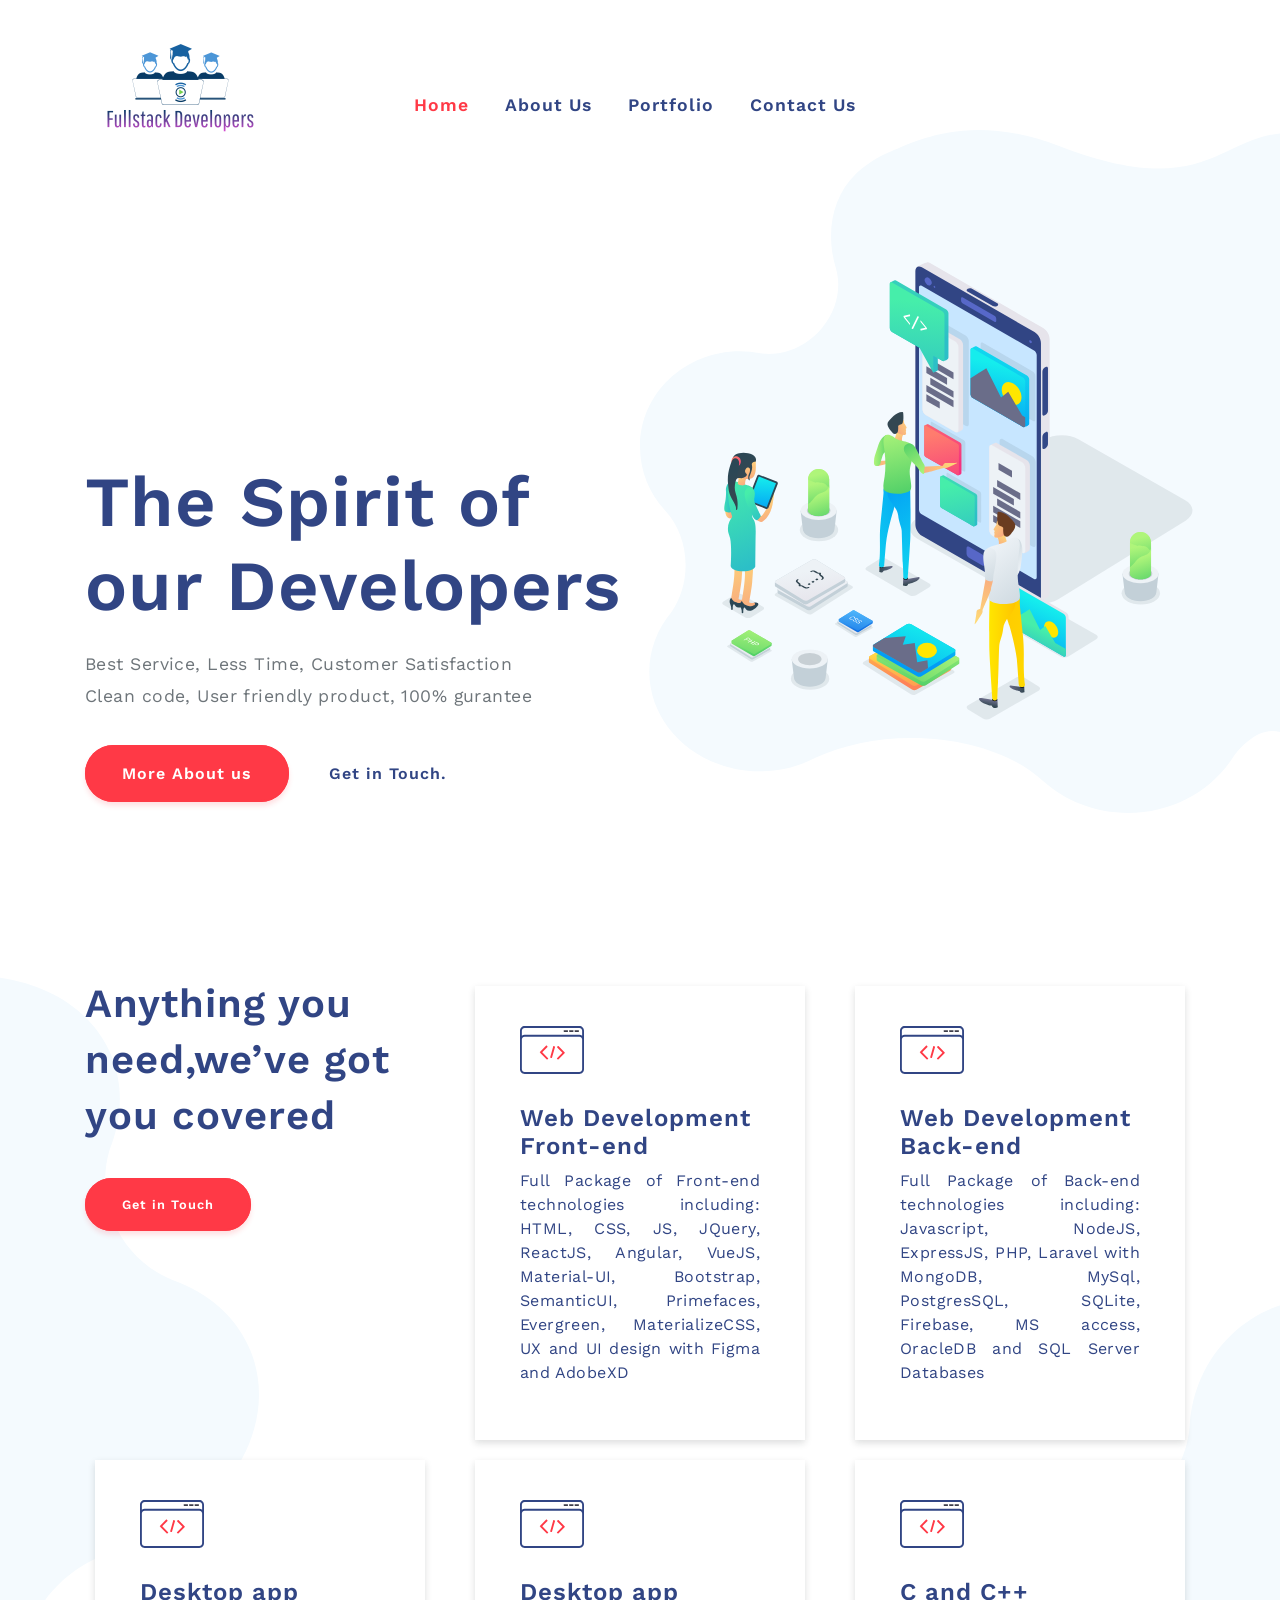
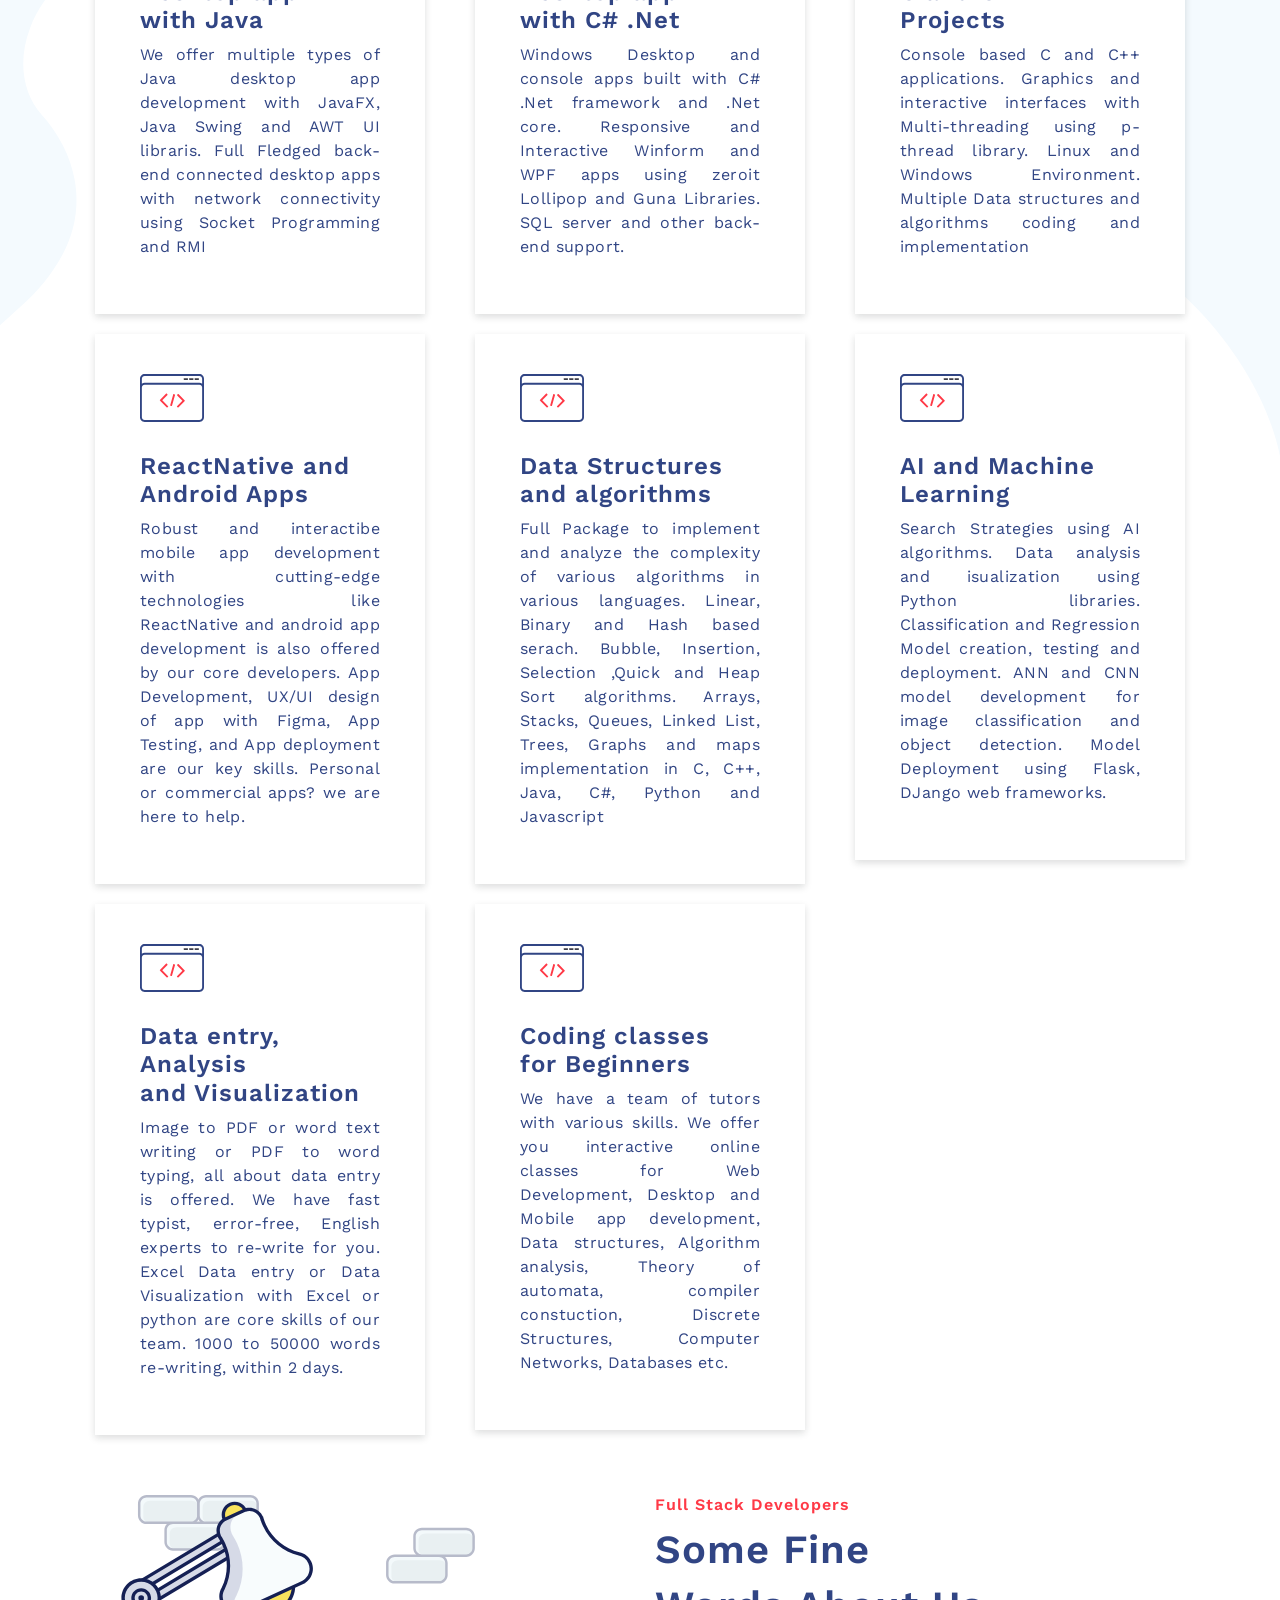
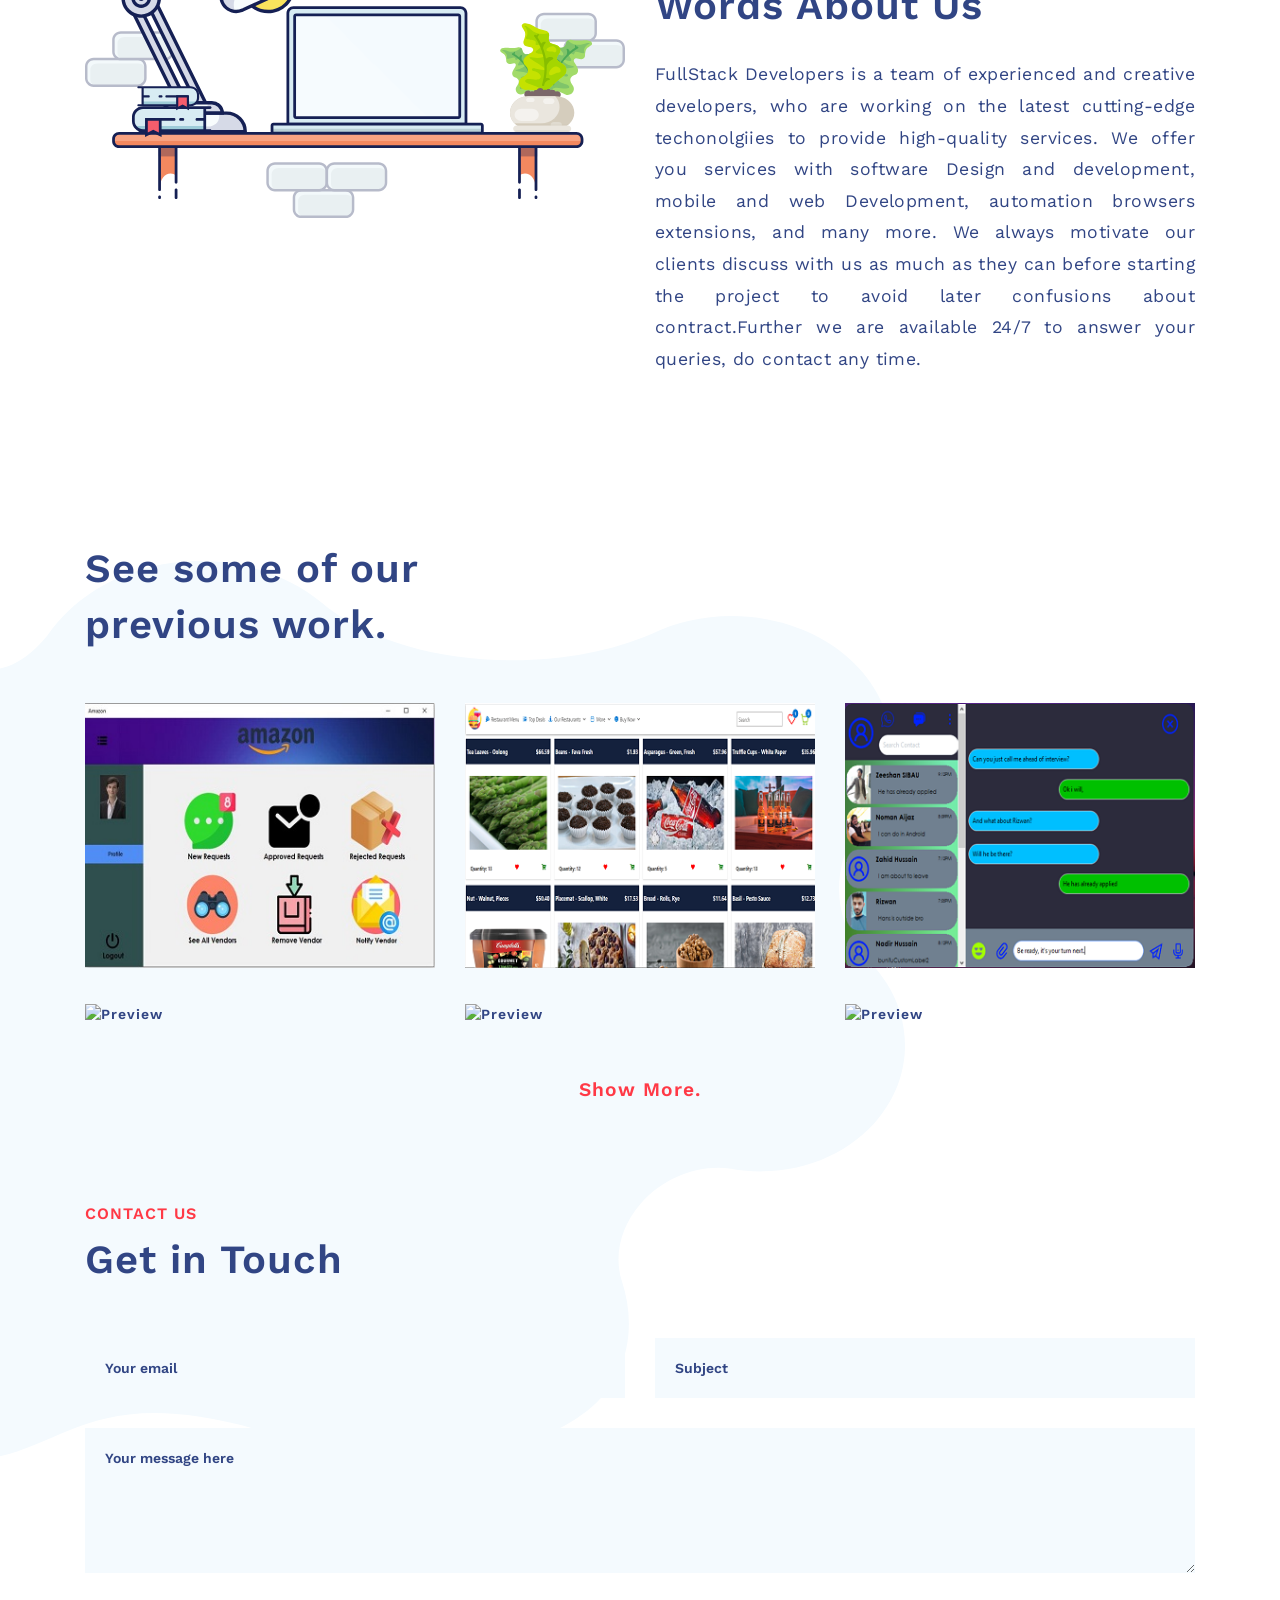
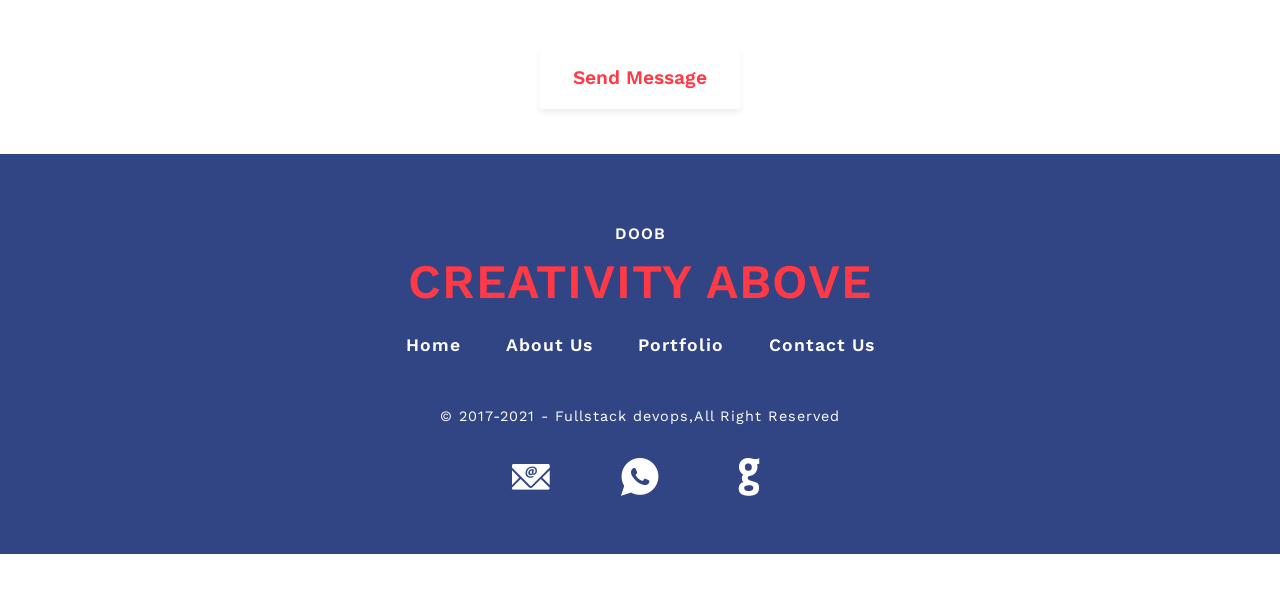
==== commit d78f73ae: "Latest Portfolio" ====
--- a/index.html
+++ b/index.html
@@ -275,71 +275,86 @@
         </div>
         <div class="row">
           <div class="col-12 col-lg-4 work-box">
+            <a href="https://github.com/NZNDevops/PortfolioProjects/tree/main/Amazon%20Clone" target="_blank">
             <div class="photobox photobox_type10">
               <div class="photobox__previewbox">
                 <!-- Replace Patch to Image Under -->
                 <img src="images/1.png" class="photobox__preview" alt="Preview">
                 <!-- Replace Image Title Under -->
+                <span class="photobox__label">C# Winforms Amazon App</span>
+              </div>
+            </div>
+          </a>
+          </div>
+          
+          <div class="col-12 col-lg-4 work-box">
+            <a href="https://github.com/NZNDevops/PortfolioProjects/tree/main/Food%20Ordeing%20App%20React-Redux" target="_blank">
+            <div class="photobox photobox_type10">
+              <div class="photobox__previewbox">
+                <!-- Replace Patch to Image Under -->
+                <img src="images/3.png" class="photobox__preview" alt="Preview">
+                <!-- Replace Image Title Under -->
+                <span class="photobox__label">React-Redux Food Ordering app</span>
+              </div>
+            </div>
+          </a>
+          </div>
+
+          <div class="col-12 col-lg-4 work-box">
+            <a href="https://github.com/NZNDevops/PortfolioProjects/tree/main/Whatsapp%20Desktop%20Clone" target="_blank">
+            <div class="photobox photobox_type10">
+              <div class="photobox__previewbox">
+                <!-- Replace Patch to Image Under -->
+                <img src="images/2.png" class="photobox__preview" alt="Preview">
+                <!-- Replace Image Title Under -->
+                <span class="photobox__label">Whatsapp Desktop in C# .Net</span>
+              </div>
+            </div>
+          </a>
+          </div>
+        </div>
+        <div class="row">
+          <div class="col-12 col-lg-4 work-box">
+            <a href="" target="_blank">
+            <div class="photobox photobox_type10">
+              <div class="photobox__previewbox">
+                <!-- Replace Patch to Image Under -->
+                <img src="images/4.png" class="photobox__preview" alt="Preview">
+                <!-- Replace Image Title Under -->
                 <span class="photobox__label">Awesome Work</span>
               </div>
             </div>
-          </div>
-          <div class="col-12 col-lg-4 work-box">
-            <div class="photobox photobox_type10">
-              <div class="photobox__previewbox">
-                <!-- Replace Patch to Image Under -->
-                <img src="images/2.png" class="photobox__preview" alt="Preview">
+            </a>
+          </div>
+          <div class="col-12 col-lg-4 work-box">
+            <a href="" target="_blank">
+            <div class="photobox photobox_type10">
+              <div class="photobox__previewbox">
+                <!-- Replace Patch to Image Under -->
+                <img src="images/5.png" class="photobox__preview" alt="Preview">
                 <!-- Replace Image Title Under -->
                 <span class="photobox__label">Awesome Work</span>
               </div>
             </div>
-          </div>
-          <div class="col-12 col-lg-4 work-box">
-            <div class="photobox photobox_type10">
-              <div class="photobox__previewbox">
-                <!-- Replace Patch to Image Under -->
-                <img src="images/3.png" class="photobox__preview" alt="Preview">
+          </a>
+          </div>
+          <div class="col-12 col-lg-4 work-box">
+            <a href="" target="_blank">
+            <div class="photobox photobox_type10">
+              <div class="photobox__previewbox">
+                <!-- Replace Patch to Image Under -->
+                <img src="images/6.png" class="photobox__preview" alt="Preview">
                 <!-- Replace Image Title Under -->
                 <span class="photobox__label">Awesome Work</span>
               </div>
             </div>
-          </div>
-        </div>
-        <div class="row">
-          <div class="col-12 col-lg-4 work-box">
-            <div class="photobox photobox_type10">
-              <div class="photobox__previewbox">
-                <!-- Replace Patch to Image Under -->
-                <img src="images/4.png" class="photobox__preview" alt="Preview">
-                <!-- Replace Image Title Under -->
-                <span class="photobox__label">Awesome Work</span>
-              </div>
-            </div>
-          </div>
-          <div class="col-12 col-lg-4 work-box">
-            <div class="photobox photobox_type10">
-              <div class="photobox__previewbox">
-                <!-- Replace Patch to Image Under -->
-                <img src="images/5.png" class="photobox__preview" alt="Preview">
-                <!-- Replace Image Title Under -->
-                <span class="photobox__label">Awesome Work</span>
-              </div>
-            </div>
-          </div>
-          <div class="col-12 col-lg-4 work-box">
-            <div class="photobox photobox_type10">
-              <div class="photobox__previewbox">
-                <!-- Replace Patch to Image Under -->
-                <img src="images/6.png" class="photobox__preview" alt="Preview">
-                <!-- Replace Image Title Under -->
-                <span class="photobox__label">Awesome Work</span>
-              </div>
-            </div>
+            </a>
           </div>
         </div>
         <!-- Hidden Images From Portfolio -->
         <div id="hiden-gallery" class="hide">
           <div class="row">
+            <a href="" target="_blank">
             <div class="col-12 col-lg-4 work-box">
               <div class="photobox photobox_type10">
                 <div class="photobox__previewbox">
@@ -350,6 +365,8 @@
                 </div>
               </div>
             </div>
+            </a>
+            <a href="" target="_blank">
             <div class="col-12 col-lg-4 work-box">
               <div class="photobox photobox_type10">
                 <div class="photobox__previewbox">
@@ -360,6 +377,8 @@
                 </div>
               </div>
             </div>
+          </a>
+          <a href="" target="_blank">
             <div class="col-12 col-lg-4 work-box">
               <div class="photobox photobox_type10">
                 <div class="photobox__previewbox">
@@ -370,12 +389,13 @@
                 </div>
               </div>
             </div>
+            </a>
           </div>
         </div>
         <div class="row">
           <div class="col-12 more-btn">
             <!-- Show Me More/Less Button -->
-            <a class="more-btn-inside">Show More.</a>
+            <a class="more-btn-inside" href="https://github.com/NZNDevops" target="_blank">Show More.</a>
           </div>
         </div>
       </div>
@@ -391,24 +411,27 @@
           <h2>Get in Touch</h2>
         </div>
       </div>
+      <form action="mailto: nzndevops@gmail.com" method="POST" enctype="multipart/form-data" name="EmailForm">
       <div class="row">
+        
         <div class="col-12 col-lg-6 email">
-          <input placeholder="Your email" type="email" id="email" pattern=".+@globex.com" size="30" required>
+          <input placeholder="Your email" name="Contact-Email" type="email" id="email" pattern=".+@gmail.com" size="30" required>
         </div>
         <div class="col-12 col-lg-6 email">
-          <input placeholder="Subject" type="subject" id="subject" size="30" required>
+          <input placeholder="Subject" type="subject" name="Contact-Subject" id="subject" size="30" required>
         </div>
       </div>
       <div class="row">
         <div class="col-12 message">
-          <textarea id="message" name="message" rows="5" cols="1">Message here...</textarea>
+          <textarea id="message" name="message" name="Contact-Message" rows="5" cols="1" placeholder="Your message here"></textarea>
         </div>
         <div class="col-12">
           <div class="hero-btns contact-btn">
             <!-- Send Message Btn -->
-            <a href="#">Send Message</a>
-          </div>
-        </div>
+            <button type="submit">Send Message</a>
+          </div>
+        </div>
+      </form>
       </div>
     </div>
   </section>
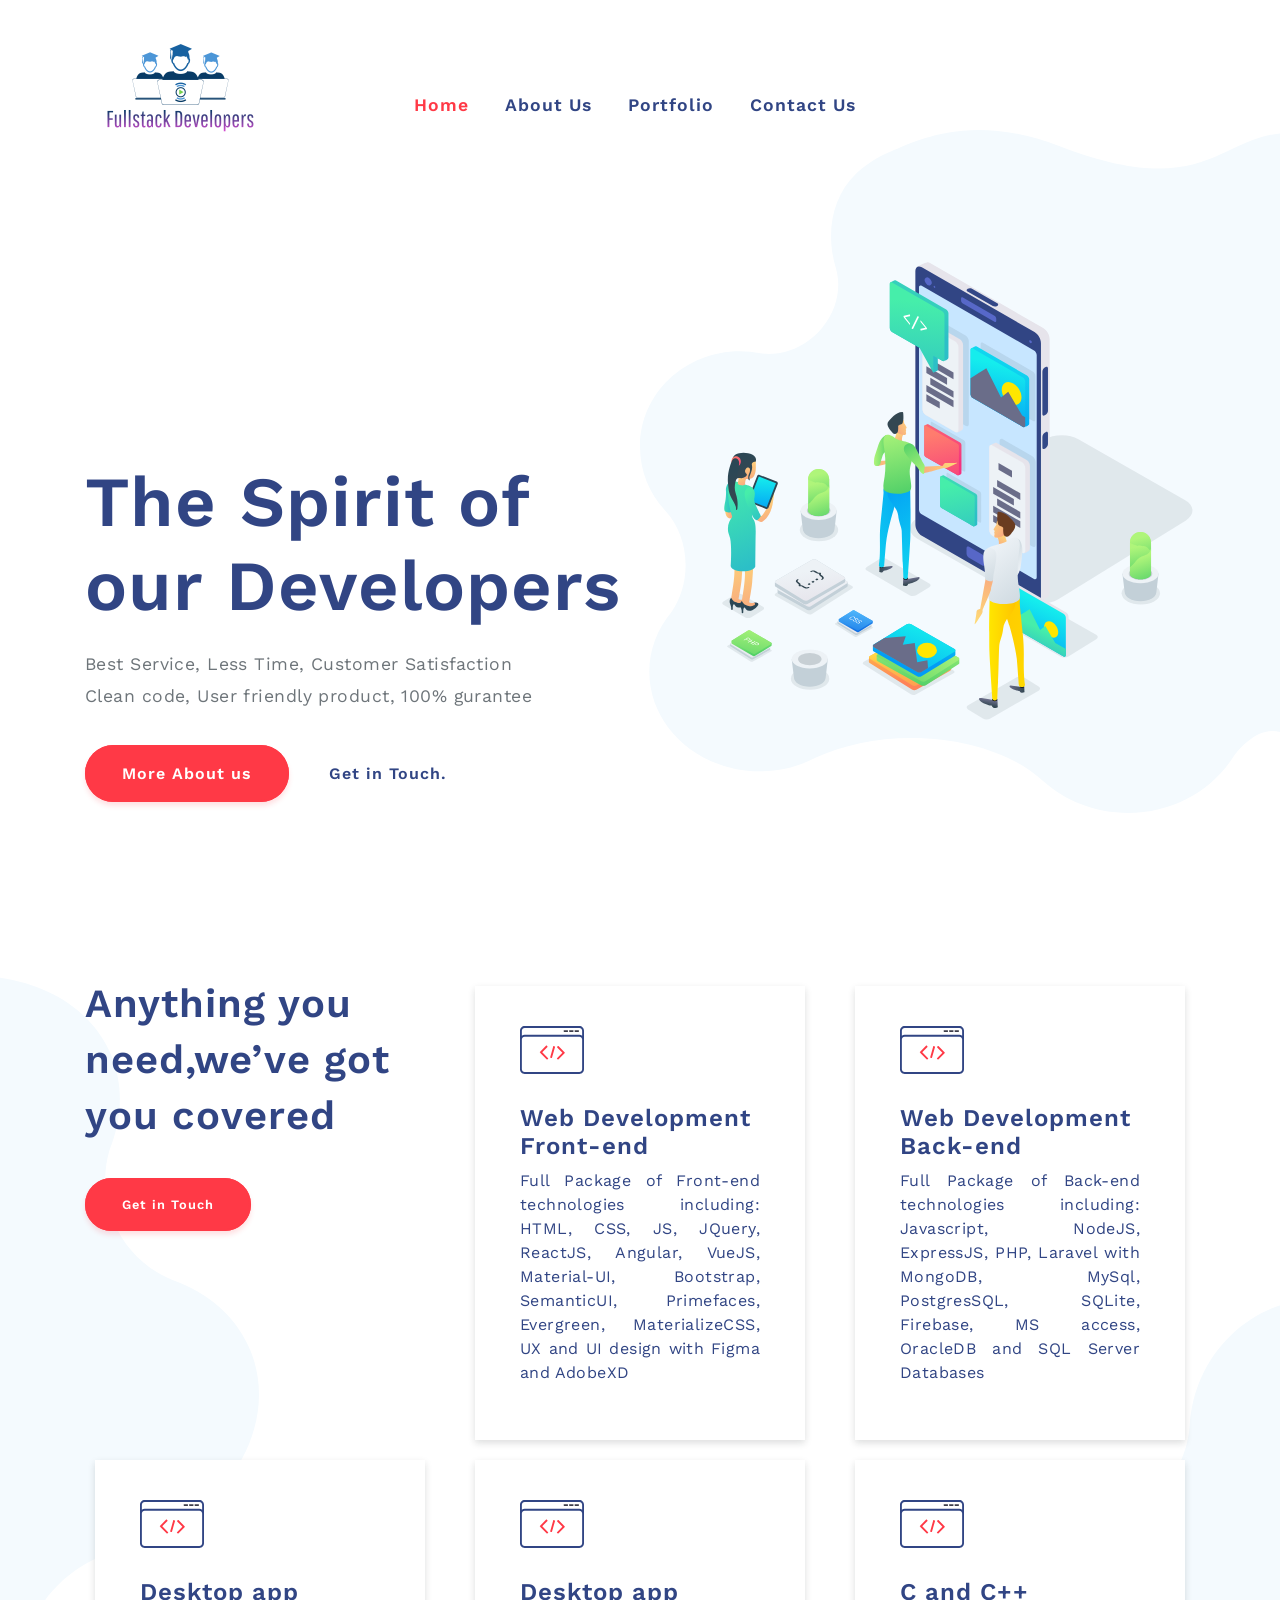
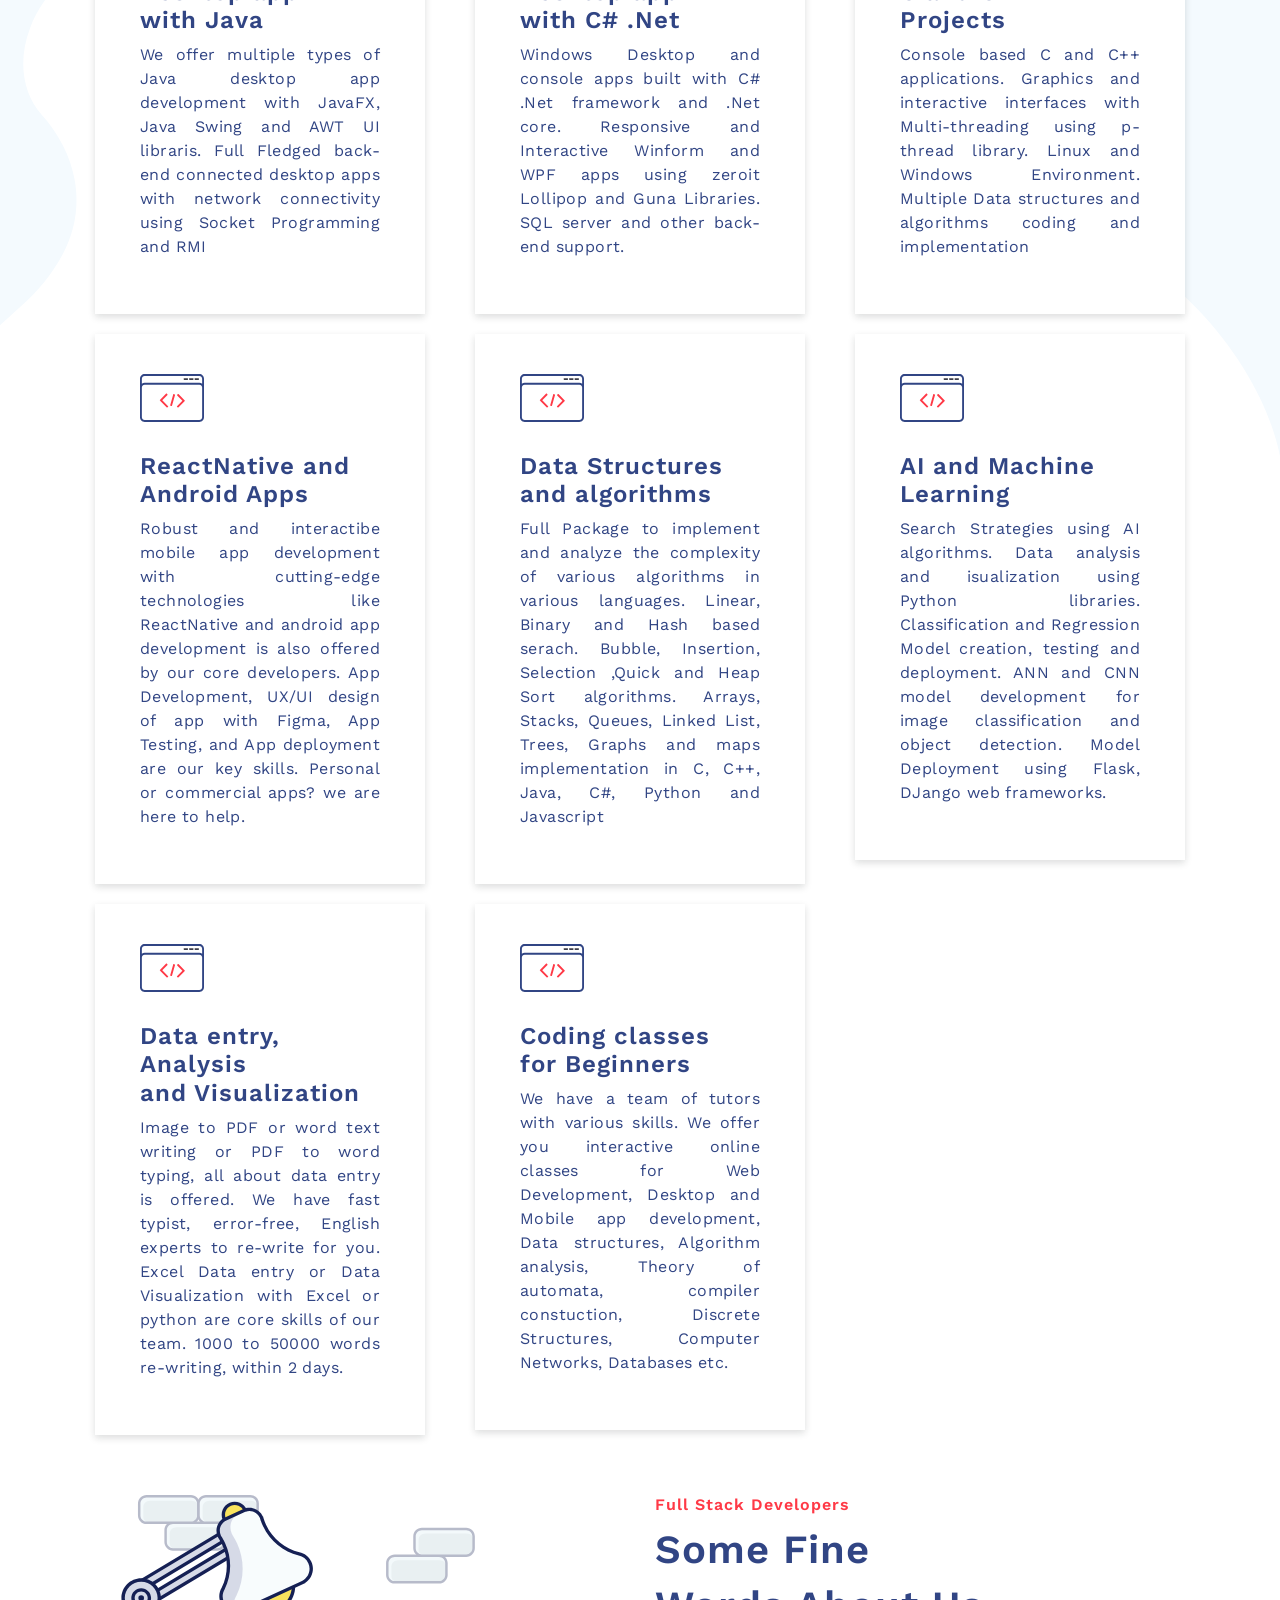
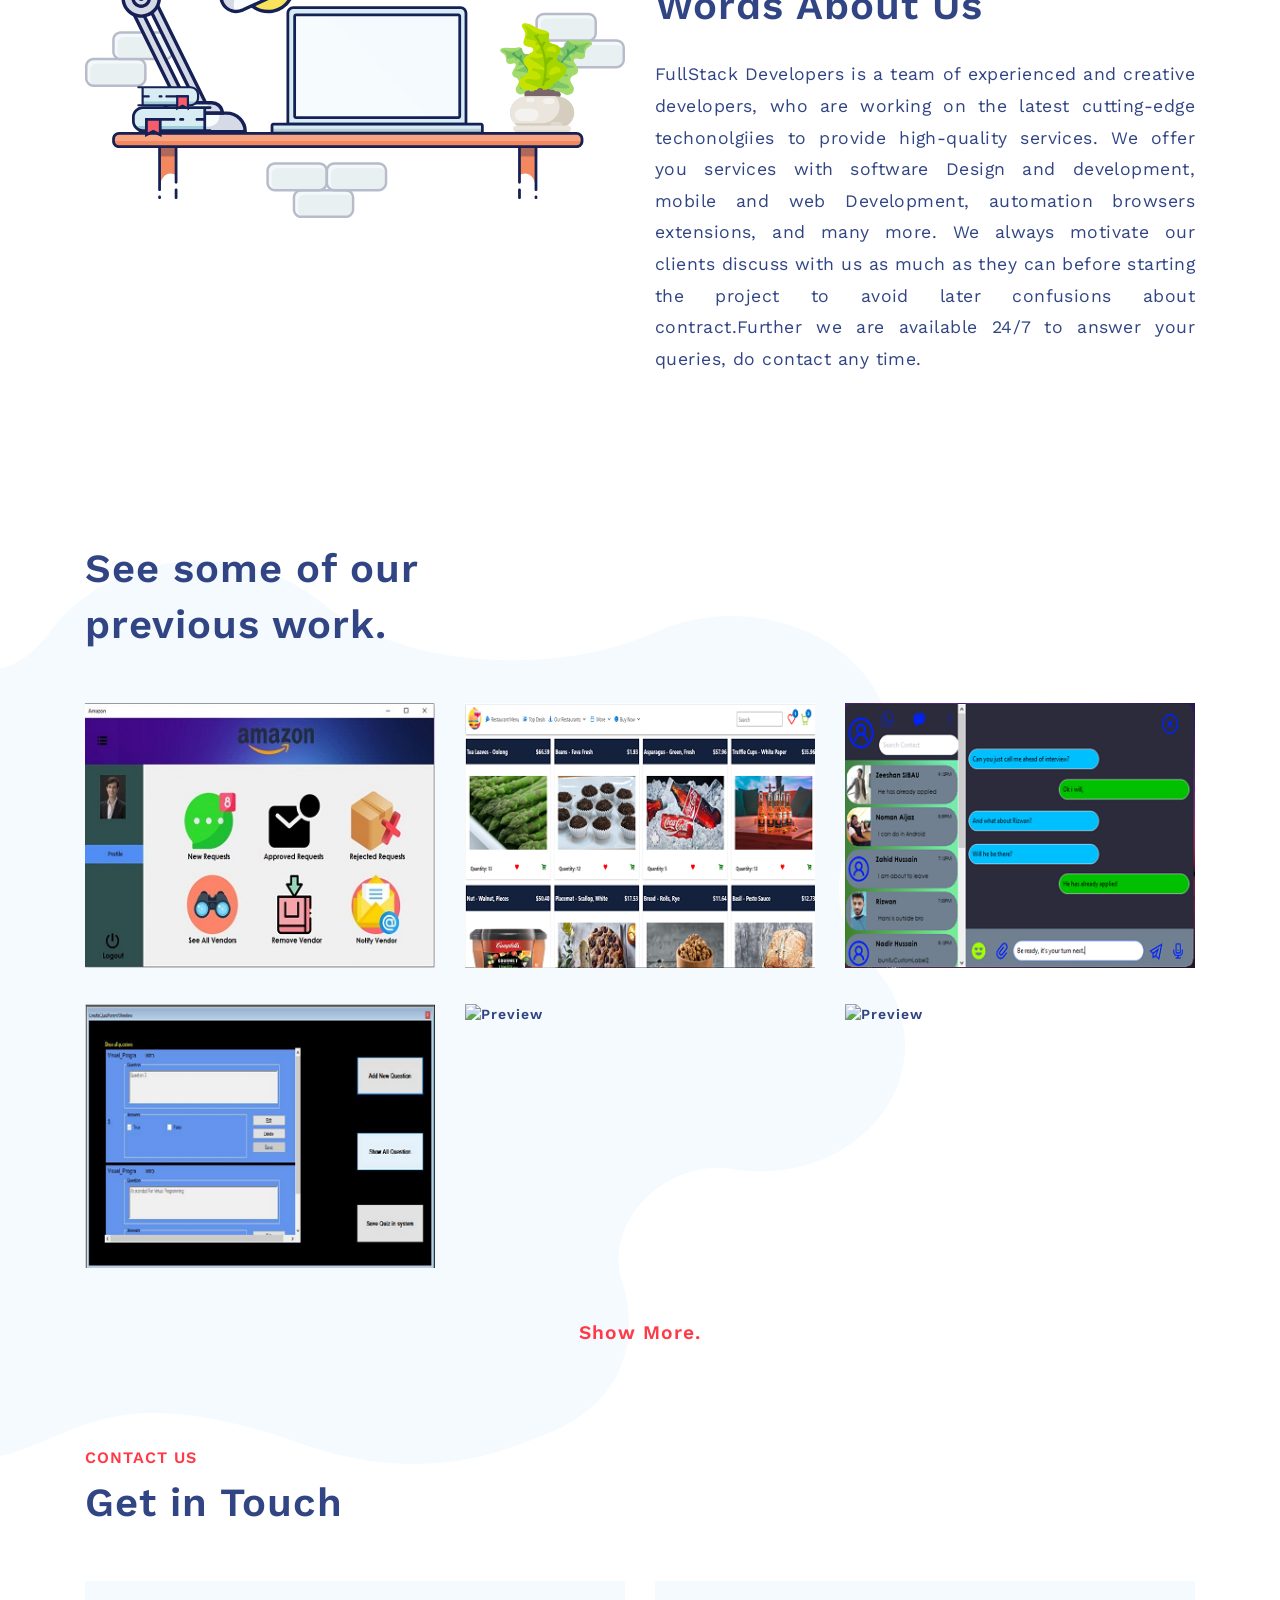
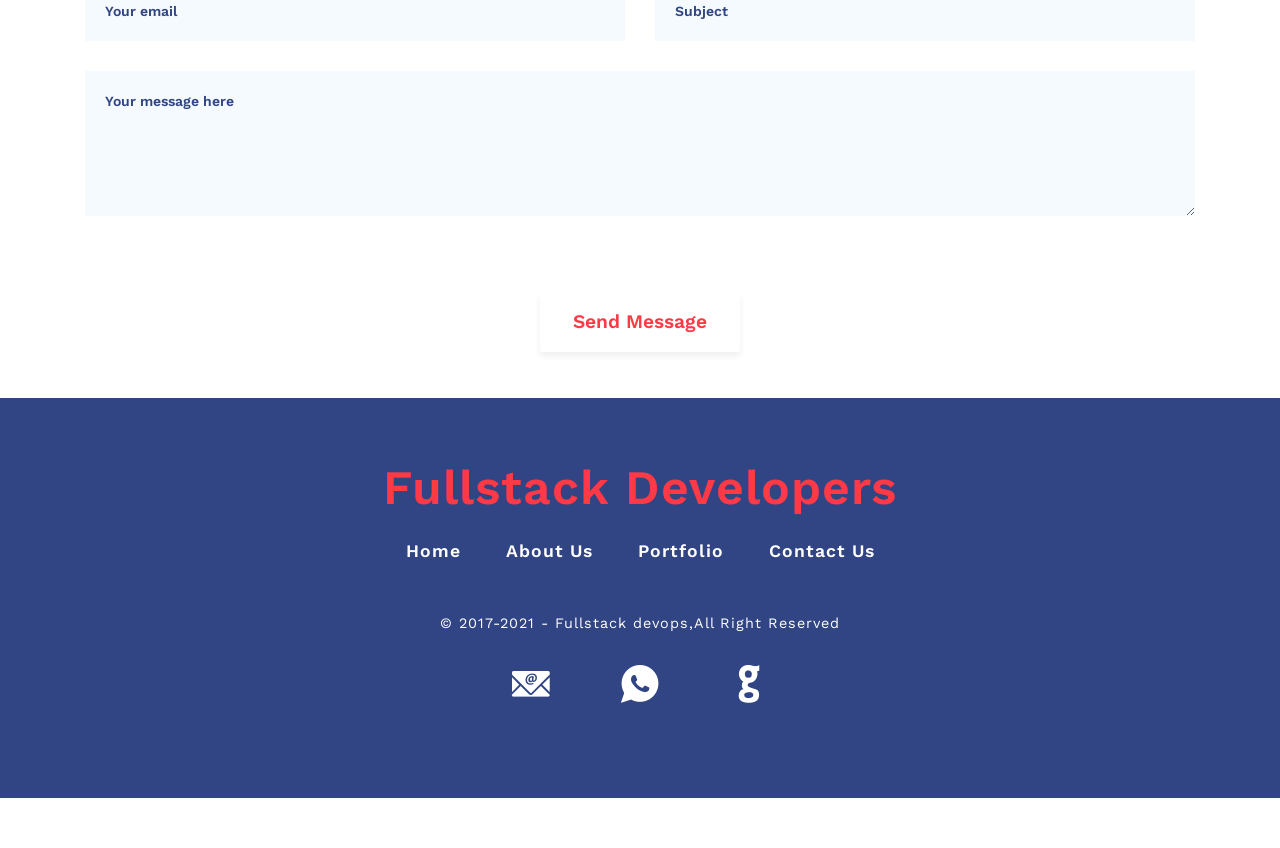
==== commit 998ba00d: "Added project" ====
--- a/index.html
+++ b/index.html
@@ -315,13 +315,13 @@
         </div>
         <div class="row">
           <div class="col-12 col-lg-4 work-box">
-            <a href="" target="_blank">
+            <a href="https://github.com/NZNDevops/PortfolioProjects/tree/main/Quiz%20App" target="_blank">
             <div class="photobox photobox_type10">
               <div class="photobox__previewbox">
                 <!-- Replace Patch to Image Under -->
                 <img src="images/4.png" class="photobox__preview" alt="Preview">
                 <!-- Replace Image Title Under -->
-                <span class="photobox__label">Awesome Work</span>
+                <span class="photobox__label">Quiz App for Teachers and Students</span>
               </div>
             </div>
             </a>
@@ -440,8 +440,7 @@
     <div class="container">
       <div class="row">
         <div class="col-12">
-          <h5>DOOB</h5>
-          <h3>CREATIVITY ABOVE</h3>
+          <h3>Fullstack Developers</h3>
           <ul class="contact-nav">
             <li><a data-scroll href="#home">Home</a></li>
             <li><a data-scroll href="#about-us">About Us</a></li>
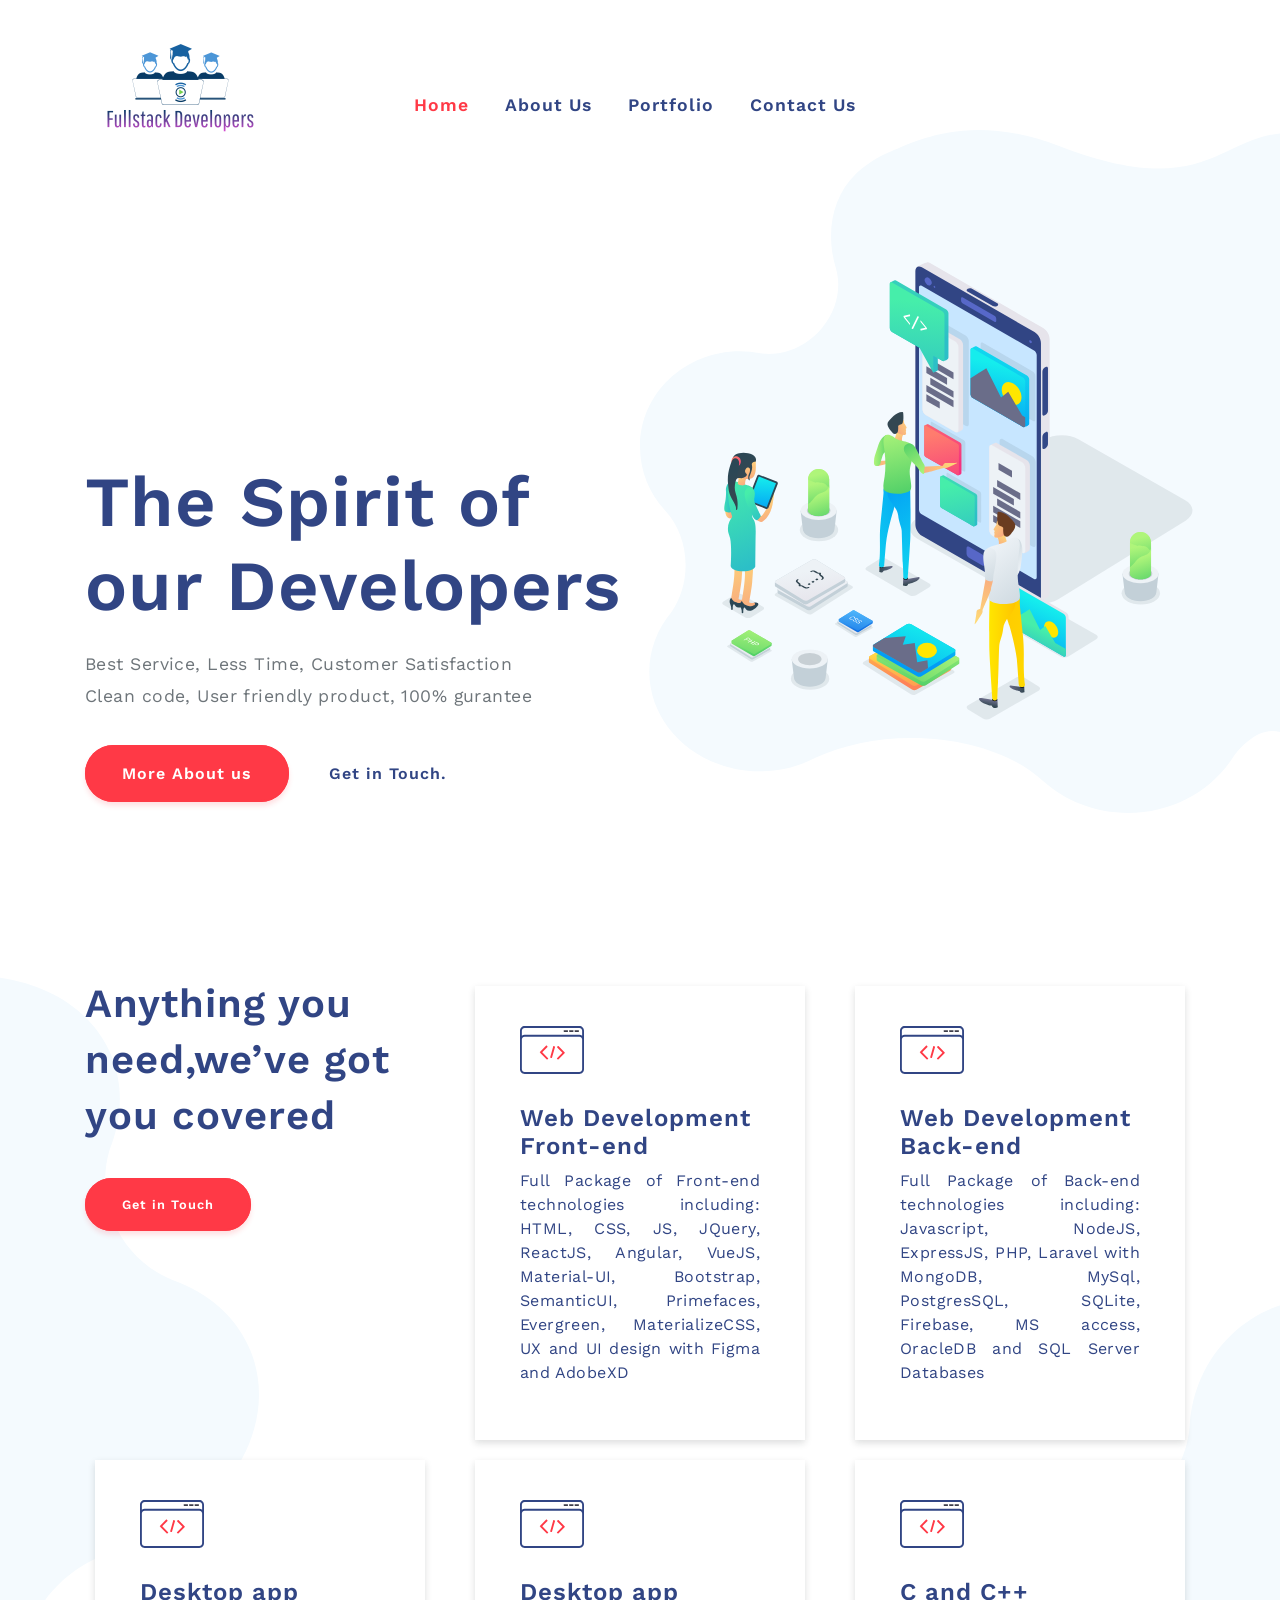
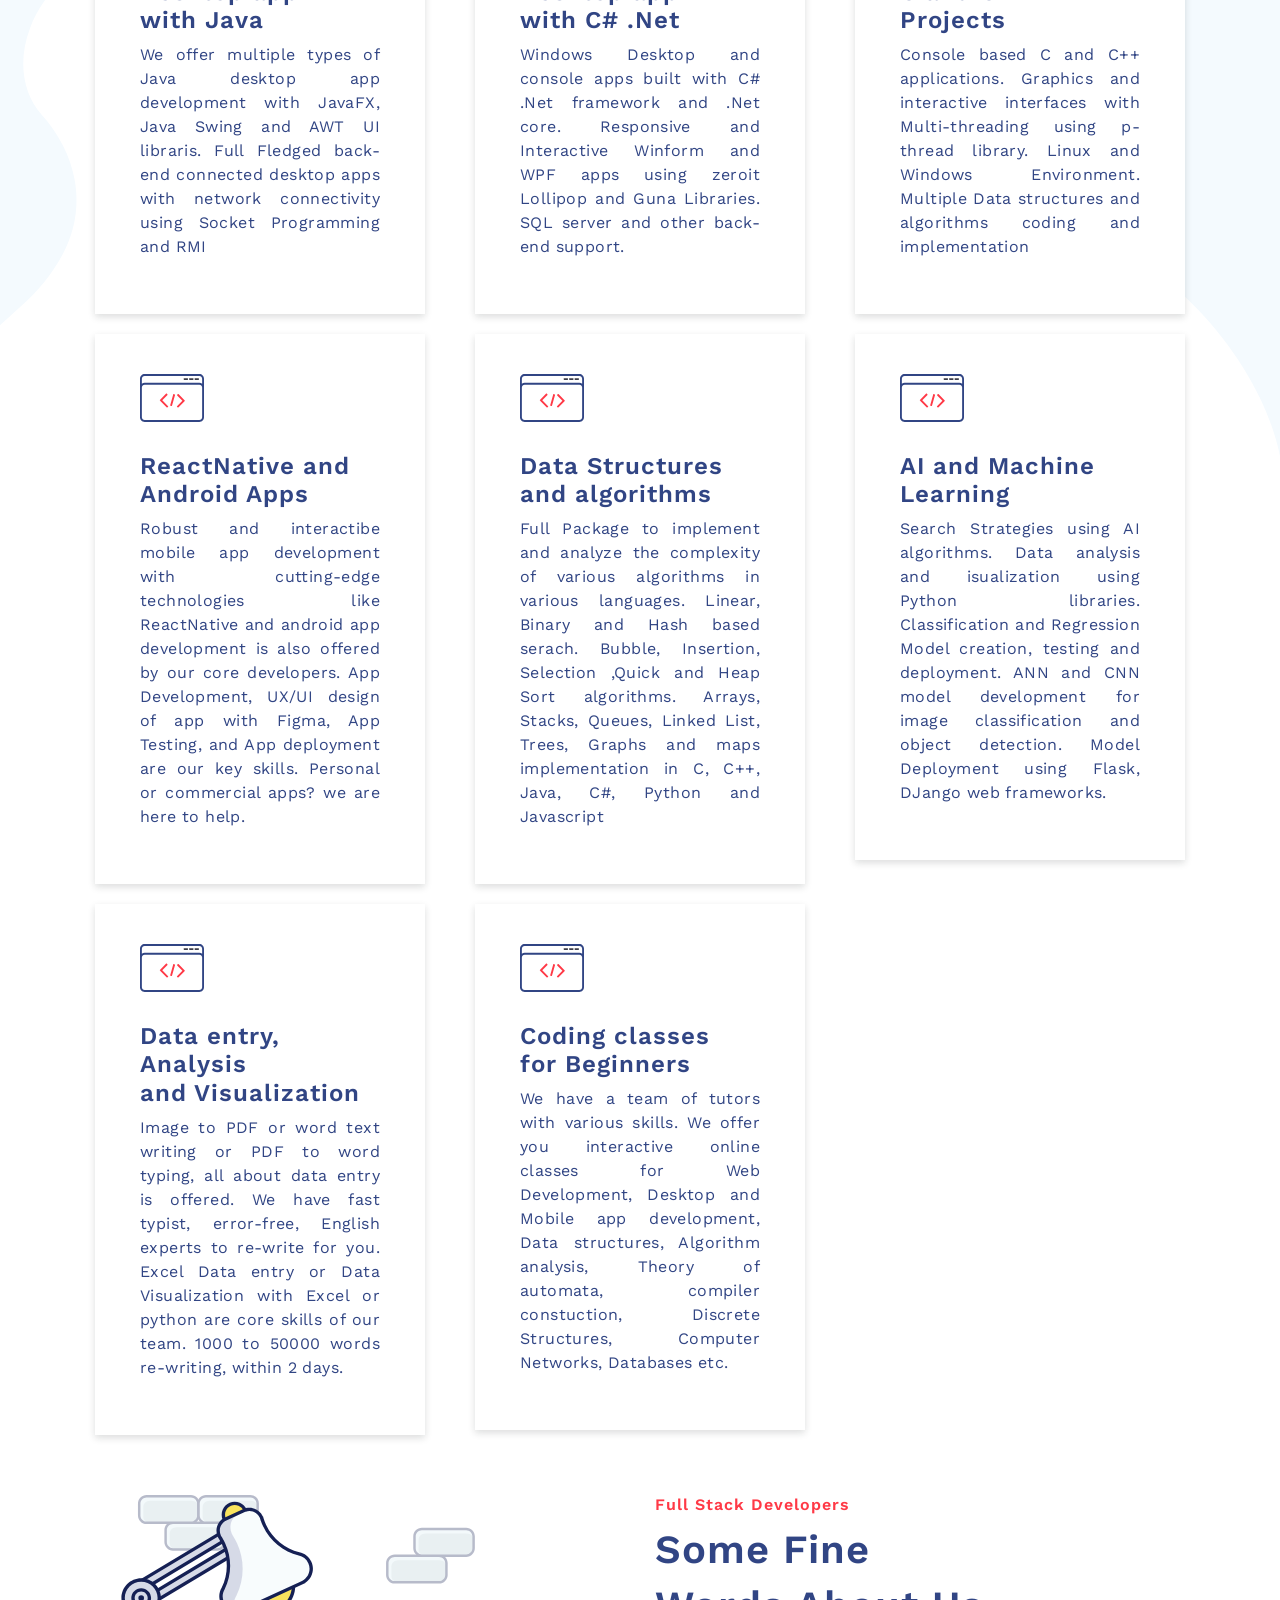
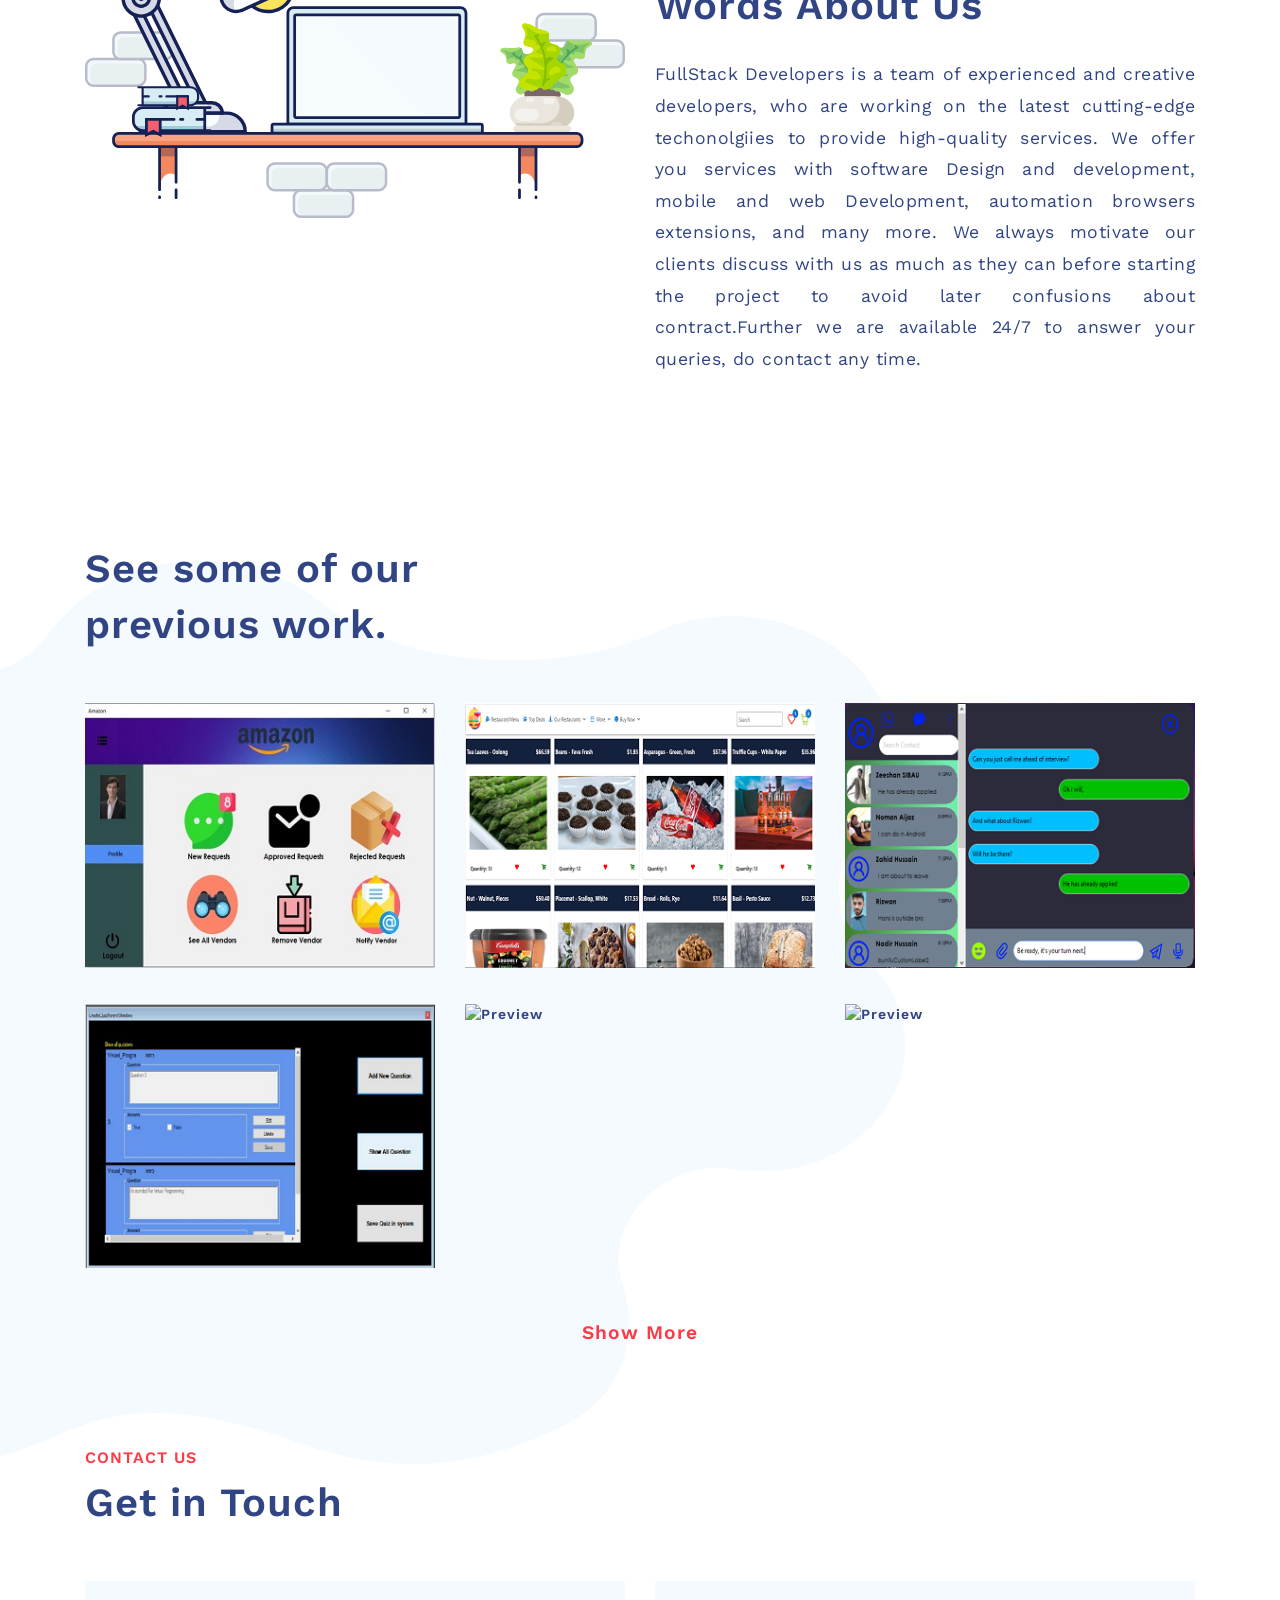
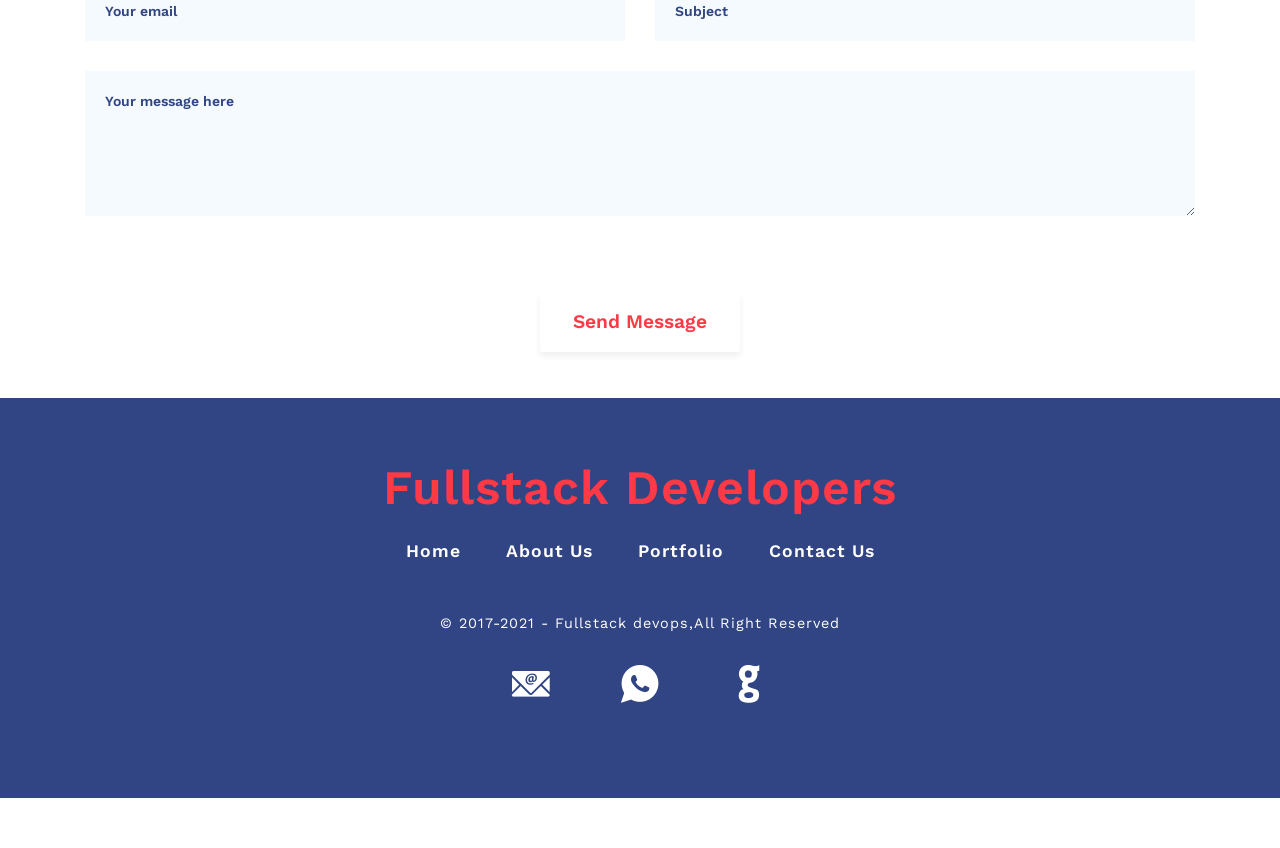
==== commit fb62907f: "Updated" ====
--- a/index.html
+++ b/index.html
@@ -395,7 +395,7 @@
         <div class="row">
           <div class="col-12 more-btn">
             <!-- Show Me More/Less Button -->
-            <a class="more-btn-inside" href="https://github.com/NZNDevops" target="_blank">Show More.</a>
+            <a class="more-btn-inside">Show More</a>
           </div>
         </div>
       </div>
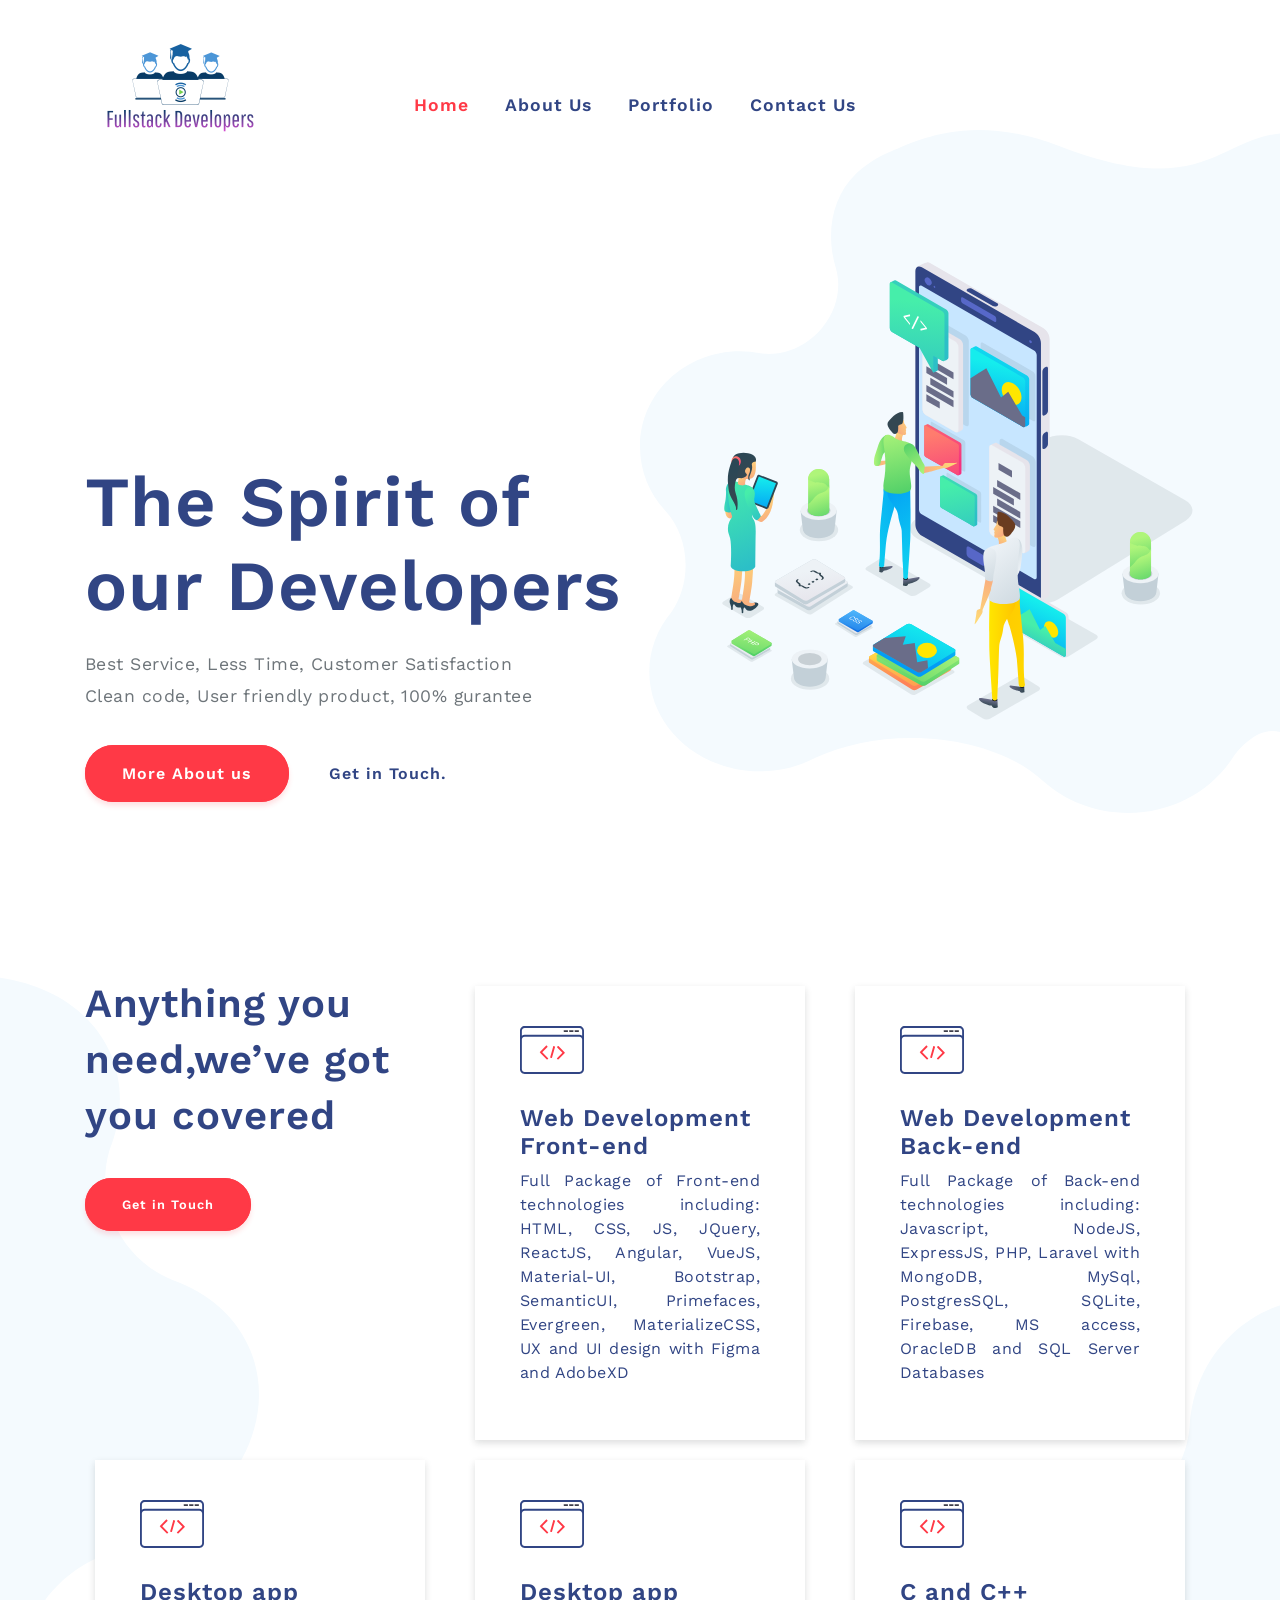
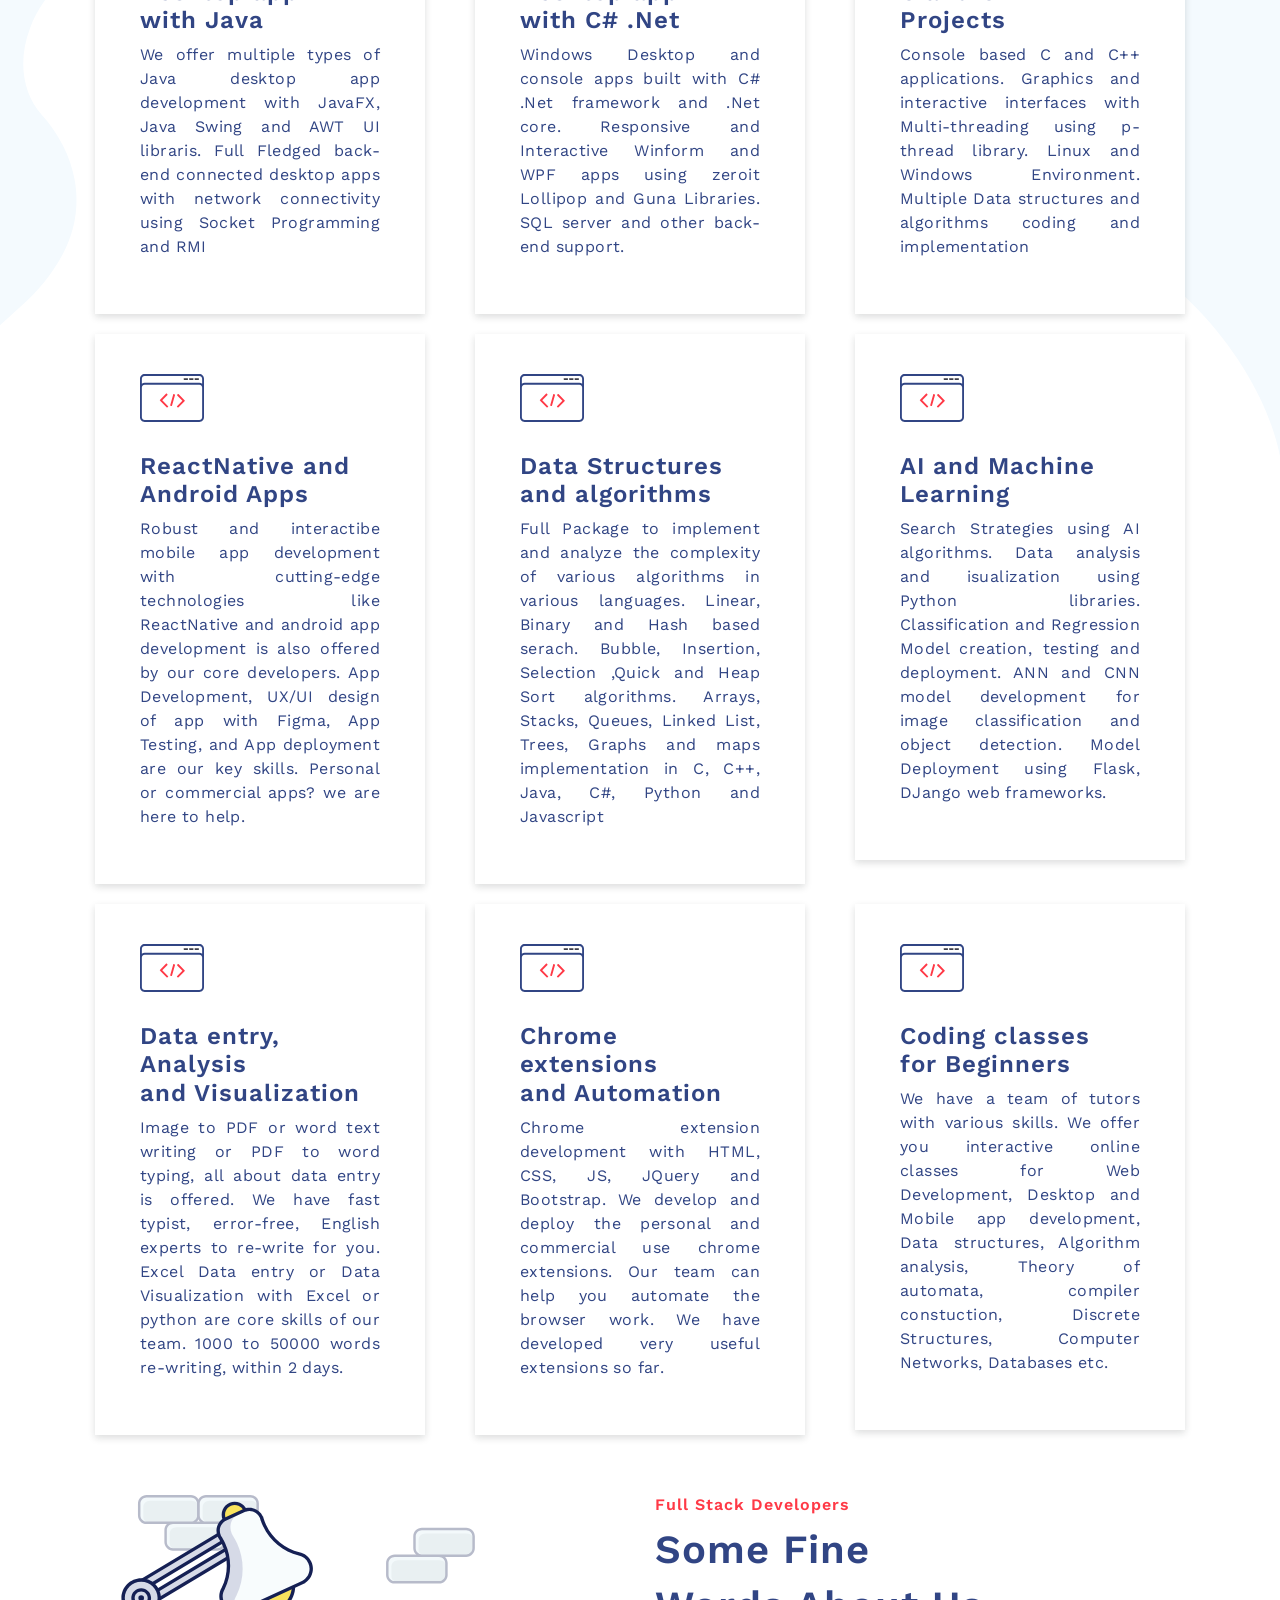
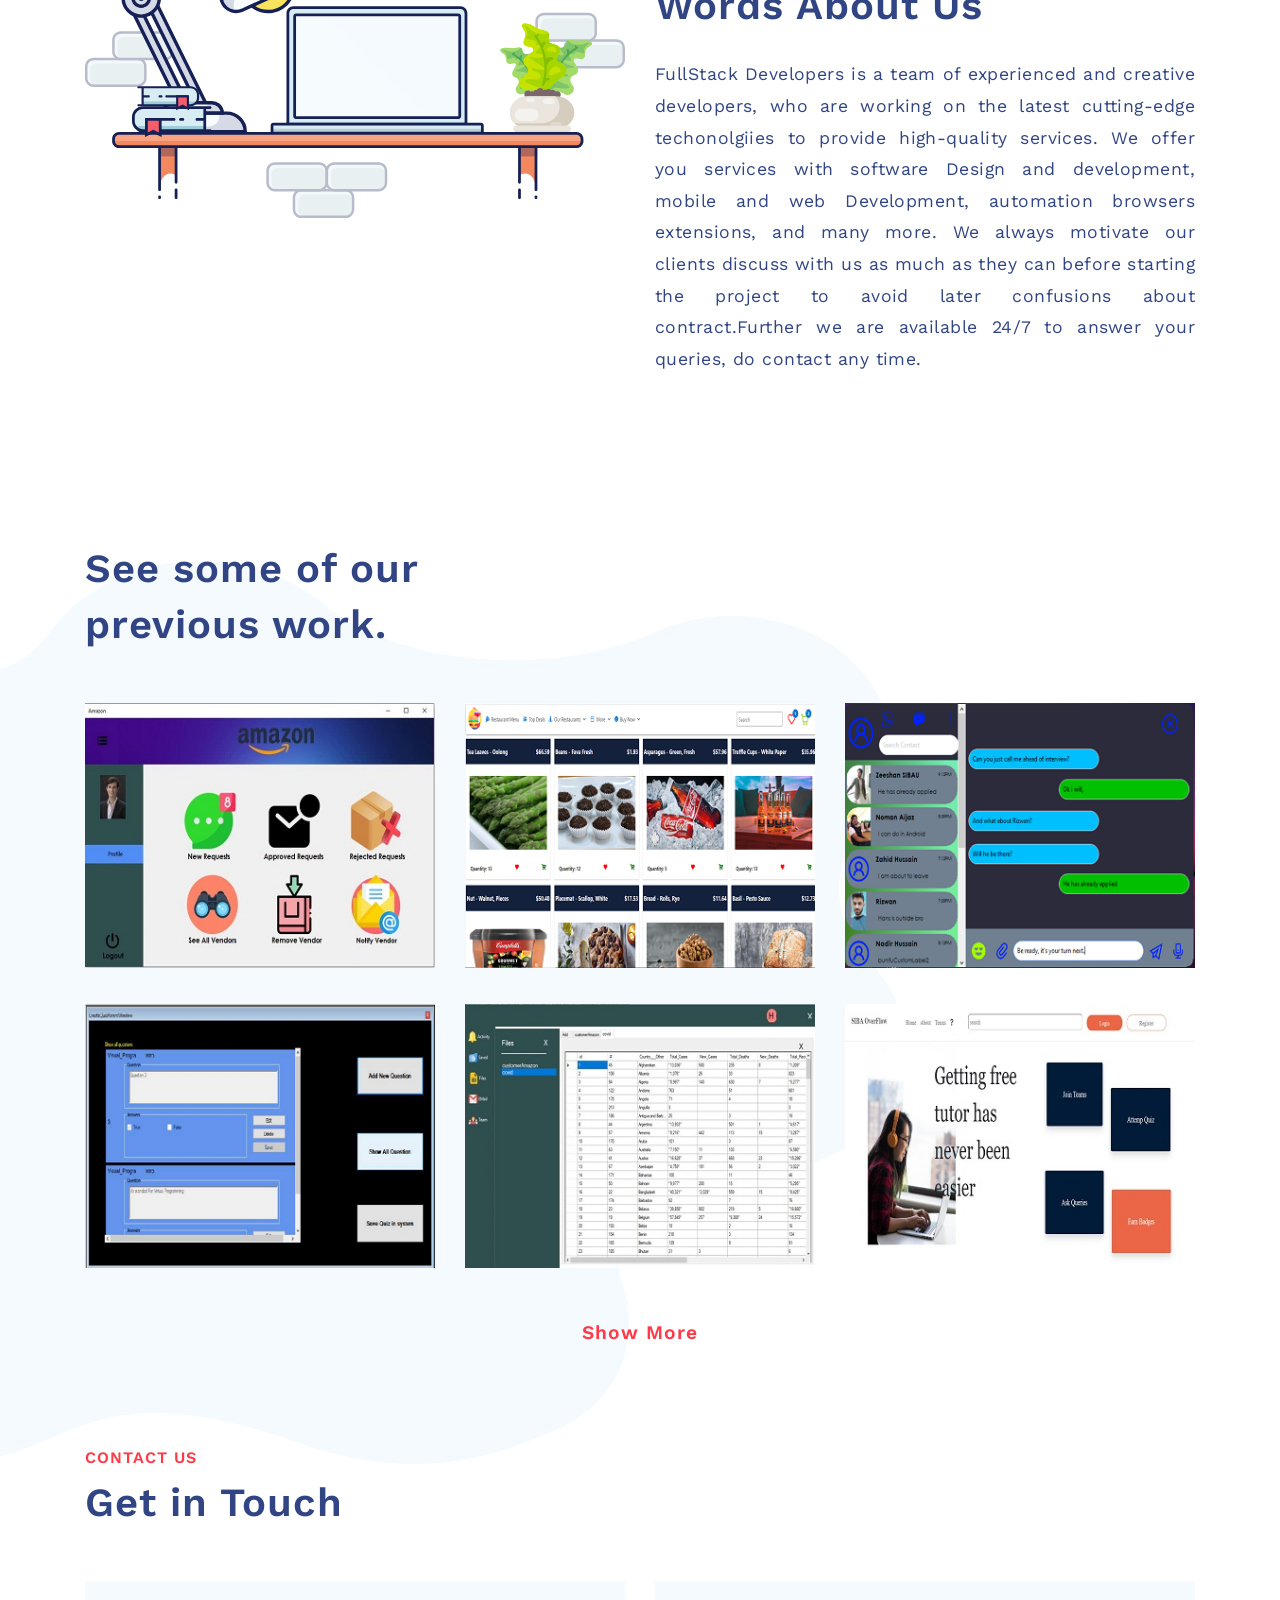
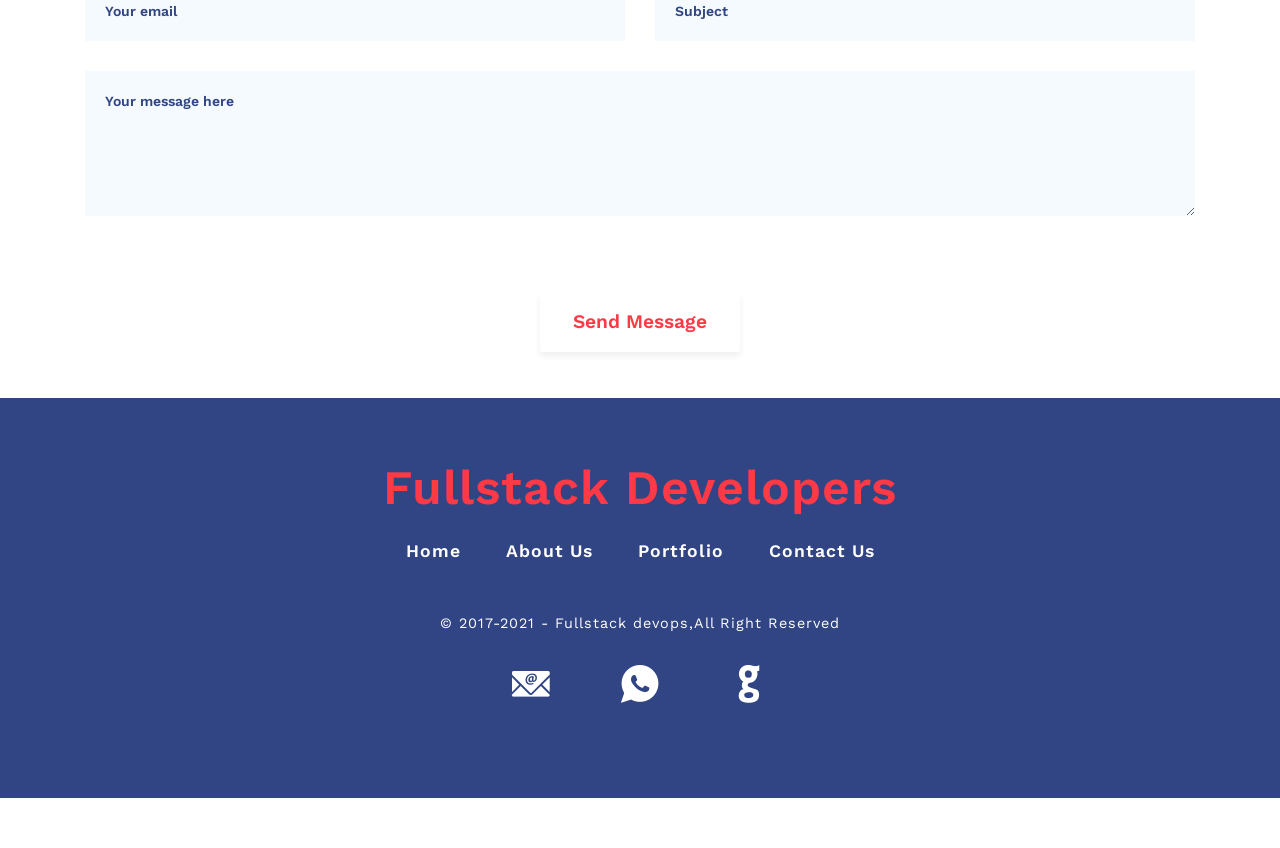
==== commit 8e12aadd: "Updated Portfolio" ====
--- a/index.html
+++ b/index.html
@@ -217,6 +217,15 @@
             </div>
           </div>
 
+          <div class="col-12 col-sm-6 col-lg-4">
+            <div class="service-box">
+              <img src="images/service-icon2.svg" alt="">
+              <!-- Service Title -->
+              <h4>Chrome extensions<br>and Automation</h4>
+              <!-- Service Info -->
+              <p style="text-align: justify;"> Chrome extension development with HTML, CSS, JS, JQuery and Bootstrap. We develop and deploy the personal and commercial use chrome extensions. Our team can help you automate the browser work. We have developed very useful extensions so far. </p>
+            </div>
+          </div>
 
           <div class="col-12 col-sm-6 col-lg-4">
             <div class="service-box">
@@ -333,7 +342,7 @@
                 <!-- Replace Patch to Image Under -->
                 <img src="images/5.png" class="photobox__preview" alt="Preview">
                 <!-- Replace Image Title Under -->
-                <span class="photobox__label">Awesome Work</span>
+                <span class="photobox__label">Data Filter App: Find Trends</span>
               </div>
             </div>
           </a>
@@ -345,7 +354,7 @@
                 <!-- Replace Patch to Image Under -->
                 <img src="images/6.png" class="photobox__preview" alt="Preview">
                 <!-- Replace Image Title Under -->
-                <span class="photobox__label">Awesome Work</span>
+                <span class="photobox__label">Mini Stackoverflow: MERN App</span>
               </div>
             </div>
             </a>
@@ -354,8 +363,9 @@
         <!-- Hidden Images From Portfolio -->
         <div id="hiden-gallery" class="hide">
           <div class="row">
-            <a href="" target="_blank">
+
             <div class="col-12 col-lg-4 work-box">
+              <a href="" target="_blank">
               <div class="photobox photobox_type10">
                 <div class="photobox__previewbox">
                   <!-- Replace Patch to Image Under -->
@@ -364,10 +374,12 @@
                   <span class="photobox__label">Awesome Work</span>
                 </div>
               </div>
-            </div>
             </a>
-            <a href="" target="_blank">
+            </div>
+
+
             <div class="col-12 col-lg-4 work-box">
+              <a href="" target="_blank">
               <div class="photobox photobox_type10">
                 <div class="photobox__previewbox">
                   <!-- Replace Patch to Image Under -->
@@ -376,10 +388,12 @@
                   <span class="photobox__label">Awesome Work</span>
                 </div>
               </div>
-            </div>
-          </a>
-          <a href="" target="_blank">
+            </a>
+            </div>
+
+
             <div class="col-12 col-lg-4 work-box">
+              <a href="" target="_blank">
               <div class="photobox photobox_type10">
                 <div class="photobox__previewbox">
                   <!-- Replace Patch to Image Under -->
@@ -389,7 +403,7 @@
                 </div>
               </div>
             </div>
-            </a>
+          </a>
           </div>
         </div>
         <div class="row">
